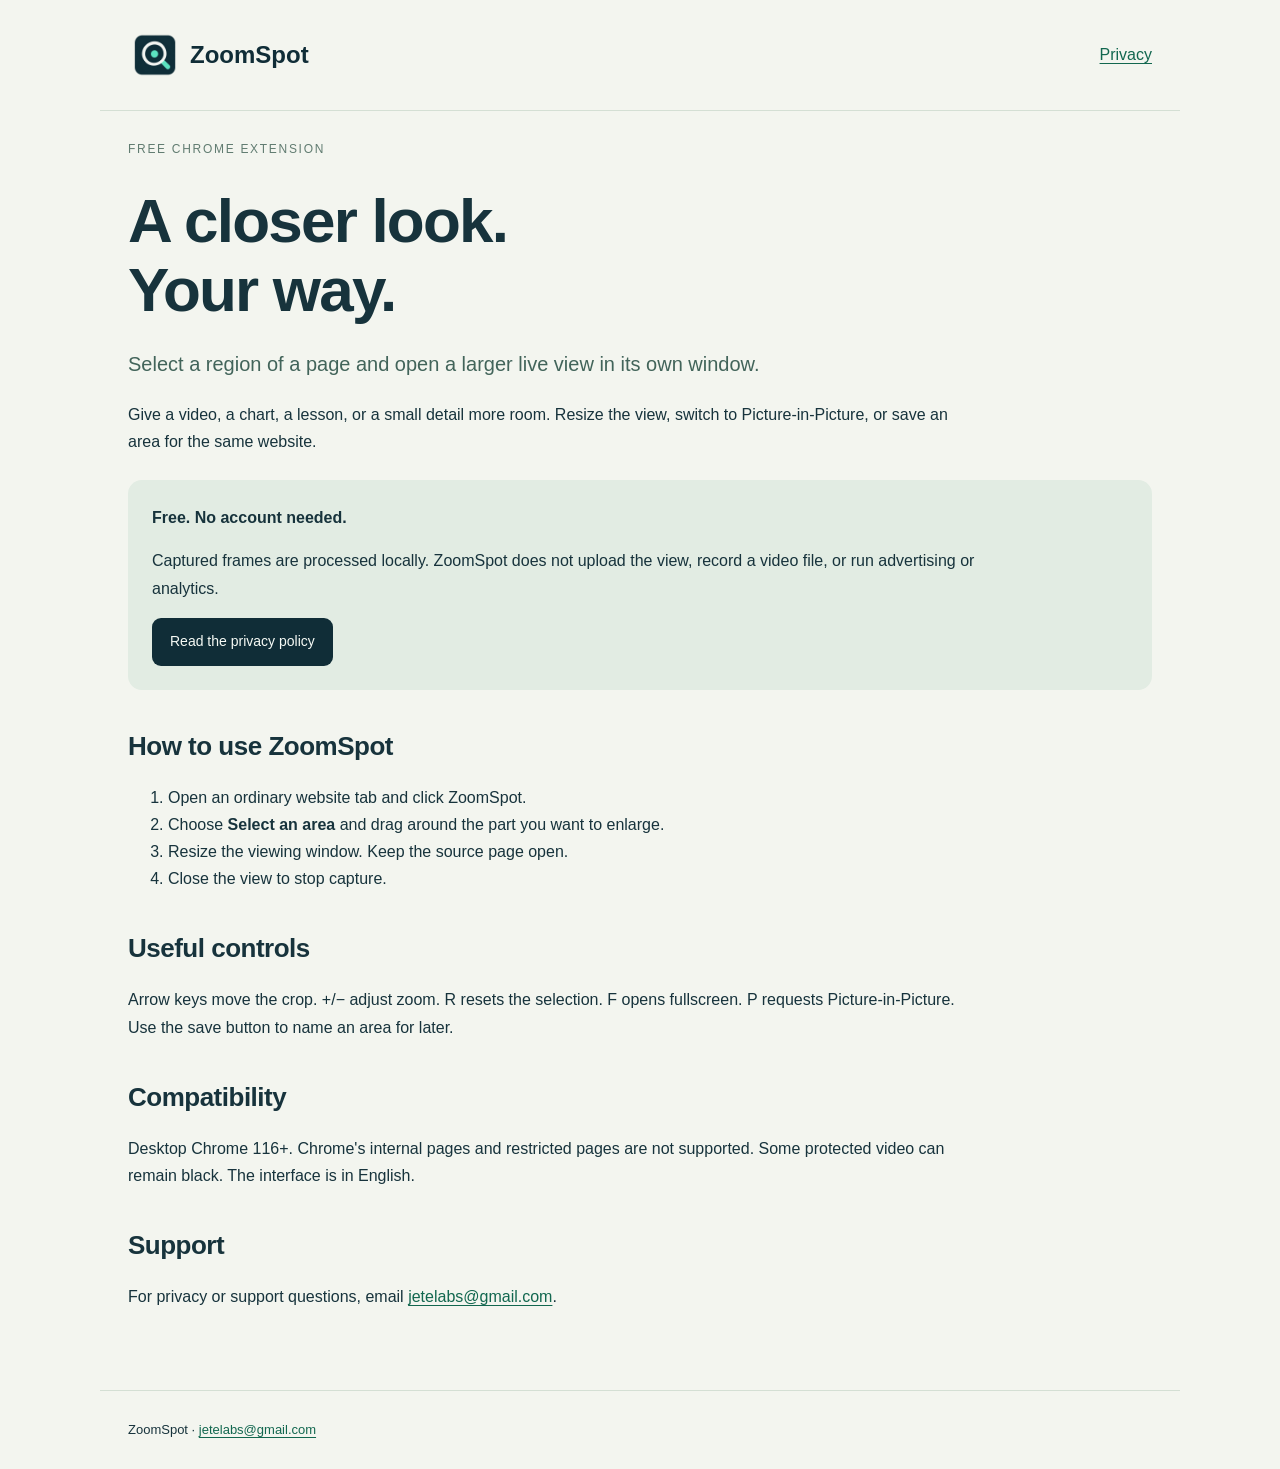
==== index.html @ 647c4abb "Publish ZoomSpot website and bilingual privacy policy" ====
<!doctype html><html lang="en"><head><meta charset="utf-8"><meta name="viewport" content="width=device-width,initial-scale=1"><title>ZoomSpot — A closer look. Your way.</title><style>*{box-sizing:border-box}body{margin:0;font-family:Arial,'Segoe UI',sans-serif;color:#17333c;background:#f3f5ef;line-height:1.7}header,main,footer{max-width:1080px;margin:auto;padding:28px}header{display:flex;align-items:center;justify-content:space-between;border-bottom:1px solid #d4dfd4}.brand{display:flex;align-items:center;gap:8px;font-size:24px;font-weight:750;text-decoration:none;color:#102d37}.brand img{width:54px;height:54px}h1{font-size:clamp(35px,5vw,62px);line-height:1.1;letter-spacing:-1.8px;margin:28px 0 23px}h2{margin-top:40px;line-height:1.25;font-size:26px;letter-spacing:-.5px}h3{font-size:18px;margin:24px 0 8px}p{max-width:850px}a{color:#12674f;text-underline-offset:3px}.label{font-size:12px;letter-spacing:1.7px;text-transform:uppercase;color:#617c71}.lead{font-size:20px;color:#42645a}.card{background:#e2ece3;padding:24px;border-radius:14px;margin:25px 0}.grid{display:grid;grid-template-columns:repeat(2,minmax(0,1fr));gap:20px}.grid img{width:100%;display:block;border-radius:8px}.button,button{display:inline-block;border:0;border-radius:9px;background:#102d37;color:#f6faf5;padding:12px 18px;font-size:14px;cursor:pointer;text-decoration:none}small{color:#627c72}footer{font-size:13px;border-top:1px solid #d4dfd4;margin-top:35px}textarea{width:100%;min-height:280px;border:1px solid #bccdbc;border-radius:8px;padding:17px;background:#fff;color:#17333c;font:14px/1.6 Arial;resize:vertical}.file{display:block;margin:12px 0}.status{padding:15px 20px;background:#fff3d6;border-left:4px solid #c59935;margin:25px 0}@media(max-width:700px){.grid{grid-template-columns:1fr}header,main,footer{padding:20px}}</style></head><body><header><a class="brand" href="index.html"><img src="zoomspot.png" alt="">ZoomSpot</a><nav><a href="privacy.html">Privacy</a></nav></header><main><div class="label">Free Chrome extension</div><h1>A closer look.<br>Your way.</h1><p class="lead">Select a region of a page and open a larger live view in its own window.</p><p>Give a video, a chart, a lesson, or a small detail more room. Resize the view, switch to Picture-in-Picture, or save an area for the same website.</p><div class="card"><strong>Free. No account needed.</strong><p>Captured frames are processed locally. ZoomSpot does not upload the view, record a video file, or run advertising or analytics.</p><a class="button" href="privacy.html">Read the privacy policy</a></div><h2>How to use ZoomSpot</h2><ol><li>Open an ordinary website tab and click ZoomSpot.</li><li>Choose <strong>Select an area</strong> and drag around the part you want to enlarge.</li><li>Resize the viewing window. Keep the source page open.</li><li>Close the view to stop capture.</li></ol><h2>Useful controls</h2><p>Arrow keys move the crop. +/− adjust zoom. R resets the selection. F opens fullscreen. P requests Picture-in-Picture. Use the save button to name an area for later.</p><h2>Compatibility</h2><p>Desktop Chrome 116+. Chrome's internal pages and restricted pages are not supported. Some protected video can remain black. The interface is in English.</p><h2>Support</h2><p>For privacy or support questions, email <a href="mailto:jetelabs@gmail.com">jetelabs@gmail.com</a>.</p></main><footer>ZoomSpot · <a href="mailto:jetelabs@gmail.com">jetelabs@gmail.com</a></footer></body></html>
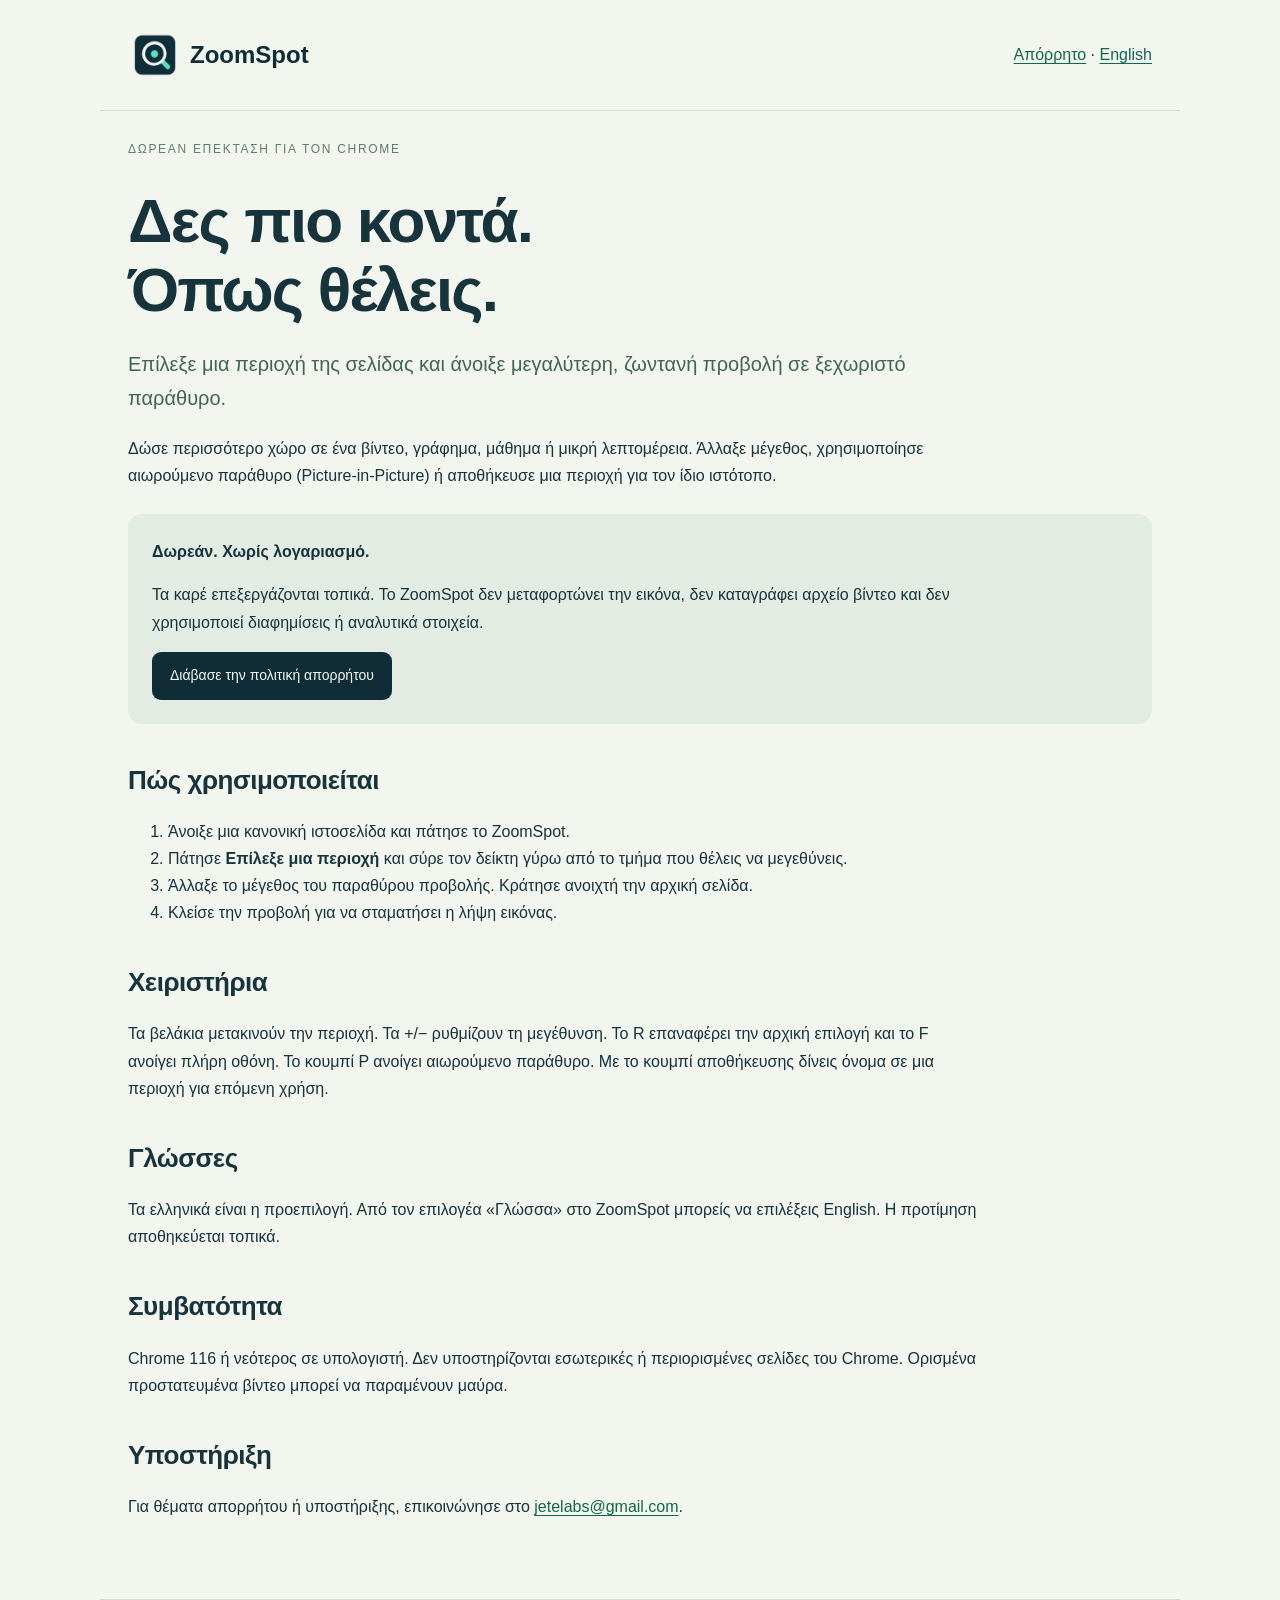
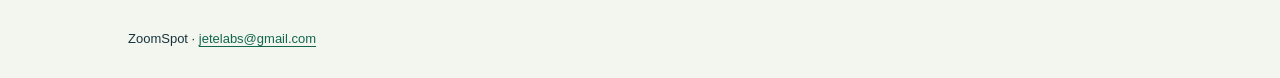
==== commit 1380f60e: "Ελληνική προεπιλεγμένη γλώσσα ιστοσελίδας" ====
--- a/index.html
+++ b/index.html
@@ -1 +1 @@
-<!doctype html><html lang="en"><head><meta charset="utf-8"><meta name="viewport" content="width=device-width,initial-scale=1"><title>ZoomSpot — A closer look. Your way.</title><style>*{box-sizing:border-box}body{margin:0;font-family:Arial,'Segoe UI',sans-serif;color:#17333c;background:#f3f5ef;line-height:1.7}header,main,footer{max-width:1080px;margin:auto;padding:28px}header{display:flex;align-items:center;justify-content:space-between;border-bottom:1px solid #d4dfd4}.brand{display:flex;align-items:center;gap:8px;font-size:24px;font-weight:750;text-decoration:none;color:#102d37}.brand img{width:54px;height:54px}h1{font-size:clamp(35px,5vw,62px);line-height:1.1;letter-spacing:-1.8px;margin:28px 0 23px}h2{margin-top:40px;line-height:1.25;font-size:26px;letter-spacing:-.5px}h3{font-size:18px;margin:24px 0 8px}p{max-width:850px}a{color:#12674f;text-underline-offset:3px}.label{font-size:12px;letter-spacing:1.7px;text-transform:uppercase;color:#617c71}.lead{font-size:20px;color:#42645a}.card{background:#e2ece3;padding:24px;border-radius:14px;margin:25px 0}.grid{display:grid;grid-template-columns:repeat(2,minmax(0,1fr));gap:20px}.grid img{width:100%;display:block;border-radius:8px}.button,button{display:inline-block;border:0;border-radius:9px;background:#102d37;color:#f6faf5;padding:12px 18px;font-size:14px;cursor:pointer;text-decoration:none}small{color:#627c72}footer{font-size:13px;border-top:1px solid #d4dfd4;margin-top:35px}textarea{width:100%;min-height:280px;border:1px solid #bccdbc;border-radius:8px;padding:17px;background:#fff;color:#17333c;font:14px/1.6 Arial;resize:vertical}.file{display:block;margin:12px 0}.status{padding:15px 20px;background:#fff3d6;border-left:4px solid #c59935;margin:25px 0}@media(max-width:700px){.grid{grid-template-columns:1fr}header,main,footer{padding:20px}}</style></head><body><header><a class="brand" href="index.html"><img src="zoomspot.png" alt="">ZoomSpot</a><nav><a href="privacy.html">Privacy</a></nav></header><main><div class="label">Free Chrome extension</div><h1>A closer look.<br>Your way.</h1><p class="lead">Select a region of a page and open a larger live view in its own window.</p><p>Give a video, a chart, a lesson, or a small detail more room. Resize the view, switch to Picture-in-Picture, or save an area for the same website.</p><div class="card"><strong>Free. No account needed.</strong><p>Captured frames are processed locally. ZoomSpot does not upload the view, record a video file, or run advertising or analytics.</p><a class="button" href="privacy.html">Read the privacy policy</a></div><h2>How to use ZoomSpot</h2><ol><li>Open an ordinary website tab and click ZoomSpot.</li><li>Choose <strong>Select an area</strong> and drag around the part you want to enlarge.</li><li>Resize the viewing window. Keep the source page open.</li><li>Close the view to stop capture.</li></ol><h2>Useful controls</h2><p>Arrow keys move the crop. +/− adjust zoom. R resets the selection. F opens fullscreen. P requests Picture-in-Picture. Use the save button to name an area for later.</p><h2>Compatibility</h2><p>Desktop Chrome 116+. Chrome's internal pages and restricted pages are not supported. Some protected video can remain black. The interface is in English.</p><h2>Support</h2><p>For privacy or support questions, email <a href="mailto:jetelabs@gmail.com">jetelabs@gmail.com</a>.</p></main><footer>ZoomSpot · <a href="mailto:jetelabs@gmail.com">jetelabs@gmail.com</a></footer></body></html>
+<!doctype html><html lang="el"><head><meta charset="utf-8"><meta name="viewport" content="width=device-width,initial-scale=1"><title>ZoomSpot — Δες πιο κοντά. Όπως θέλεις.</title><style>*{box-sizing:border-box}body{margin:0;font-family:Arial,'Segoe UI',sans-serif;color:#17333c;background:#f3f5ef;line-height:1.7}header,main,footer{max-width:1080px;margin:auto;padding:28px}header{display:flex;align-items:center;justify-content:space-between;border-bottom:1px solid #d4dfd4}.brand{display:flex;align-items:center;gap:8px;font-size:24px;font-weight:750;text-decoration:none;color:#102d37}.brand img{width:54px;height:54px}h1{font-size:clamp(35px,5vw,62px);line-height:1.1;letter-spacing:-1.8px;margin:28px 0 23px}h2{margin-top:40px;line-height:1.25;font-size:26px;letter-spacing:-.5px}h3{font-size:18px;margin:24px 0 8px}p{max-width:850px}a{color:#12674f;text-underline-offset:3px}.label{font-size:12px;letter-spacing:1.7px;text-transform:uppercase;color:#617c71}.lead{font-size:20px;color:#42645a}.card{background:#e2ece3;padding:24px;border-radius:14px;margin:25px 0}.grid{display:grid;grid-template-columns:repeat(2,minmax(0,1fr));gap:20px}.grid img{width:100%;display:block;border-radius:8px}.button,button{display:inline-block;border:0;border-radius:9px;background:#102d37;color:#f6faf5;padding:12px 18px;font-size:14px;cursor:pointer;text-decoration:none}small{color:#627c72}footer{font-size:13px;border-top:1px solid #d4dfd4;margin-top:35px}textarea{width:100%;min-height:280px;border:1px solid #bccdbc;border-radius:8px;padding:17px;background:#fff;color:#17333c;font:14px/1.6 Arial;resize:vertical}.file{display:block;margin:12px 0}.status{padding:15px 20px;background:#fff3d6;border-left:4px solid #c59935;margin:25px 0}@media(max-width:700px){.grid{grid-template-columns:1fr}header,main,footer{padding:20px}}</style></head><body><header><a class="brand" href="index.html"><img src="zoomspot.png" alt="">ZoomSpot</a><nav><a href="privacy.html">Απόρρητο</a> · <a href="index-en.html" lang="en">English</a></nav></header><main><div class="label">Δωρεάν επέκταση για τον Chrome</div><h1>Δες πιο κοντά.<br>Όπως θέλεις.</h1><p class="lead">Επίλεξε μια περιοχή της σελίδας και άνοιξε μεγαλύτερη, ζωντανή προβολή σε ξεχωριστό παράθυρο.</p><p>Δώσε περισσότερο χώρο σε ένα βίντεο, γράφημα, μάθημα ή μικρή λεπτομέρεια. Άλλαξε μέγεθος, χρησιμοποίησε αιωρούμενο παράθυρο (Picture-in-Picture) ή αποθήκευσε μια περιοχή για τον ίδιο ιστότοπο.</p><div class="card"><strong>Δωρεάν. Χωρίς λογαριασμό.</strong><p>Τα καρέ επεξεργάζονται τοπικά. Το ZoomSpot δεν μεταφορτώνει την εικόνα, δεν καταγράφει αρχείο βίντεο και δεν χρησιμοποιεί διαφημίσεις ή αναλυτικά στοιχεία.</p><a class="button" href="privacy.html">Διάβασε την πολιτική απορρήτου</a></div><h2>Πώς χρησιμοποιείται</h2><ol><li>Άνοιξε μια κανονική ιστοσελίδα και πάτησε το ZoomSpot.</li><li>Πάτησε <strong>Επίλεξε μια περιοχή</strong> και σύρε τον δείκτη γύρω από το τμήμα που θέλεις να μεγεθύνεις.</li><li>Άλλαξε το μέγεθος του παραθύρου προβολής. Κράτησε ανοιχτή την αρχική σελίδα.</li><li>Κλείσε την προβολή για να σταματήσει η λήψη εικόνας.</li></ol><h2>Χειριστήρια</h2><p>Τα βελάκια μετακινούν την περιοχή. Τα +/− ρυθμίζουν τη μεγέθυνση. Το R επαναφέρει την αρχική επιλογή και το F ανοίγει πλήρη οθόνη. Το κουμπί P ανοίγει αιωρούμενο παράθυρο. Με το κουμπί αποθήκευσης δίνεις όνομα σε μια περιοχή για επόμενη χρήση.</p><h2>Γλώσσες</h2><p>Τα ελληνικά είναι η προεπιλογή. Από τον επιλογέα «Γλώσσα» στο ZoomSpot μπορείς να επιλέξεις English. Η προτίμηση αποθηκεύεται τοπικά.</p><h2>Συμβατότητα</h2><p>Chrome 116 ή νεότερος σε υπολογιστή. Δεν υποστηρίζονται εσωτερικές ή περιορισμένες σελίδες του Chrome. Ορισμένα προστατευμένα βίντεο μπορεί να παραμένουν μαύρα.</p><h2>Υποστήριξη</h2><p>Για θέματα απορρήτου ή υποστήριξης, επικοινώνησε στο <a href="mailto:jetelabs@gmail.com">jetelabs@gmail.com</a>.</p></main><footer>ZoomSpot · <a href="mailto:jetelabs@gmail.com">jetelabs@gmail.com</a></footer></body></html>
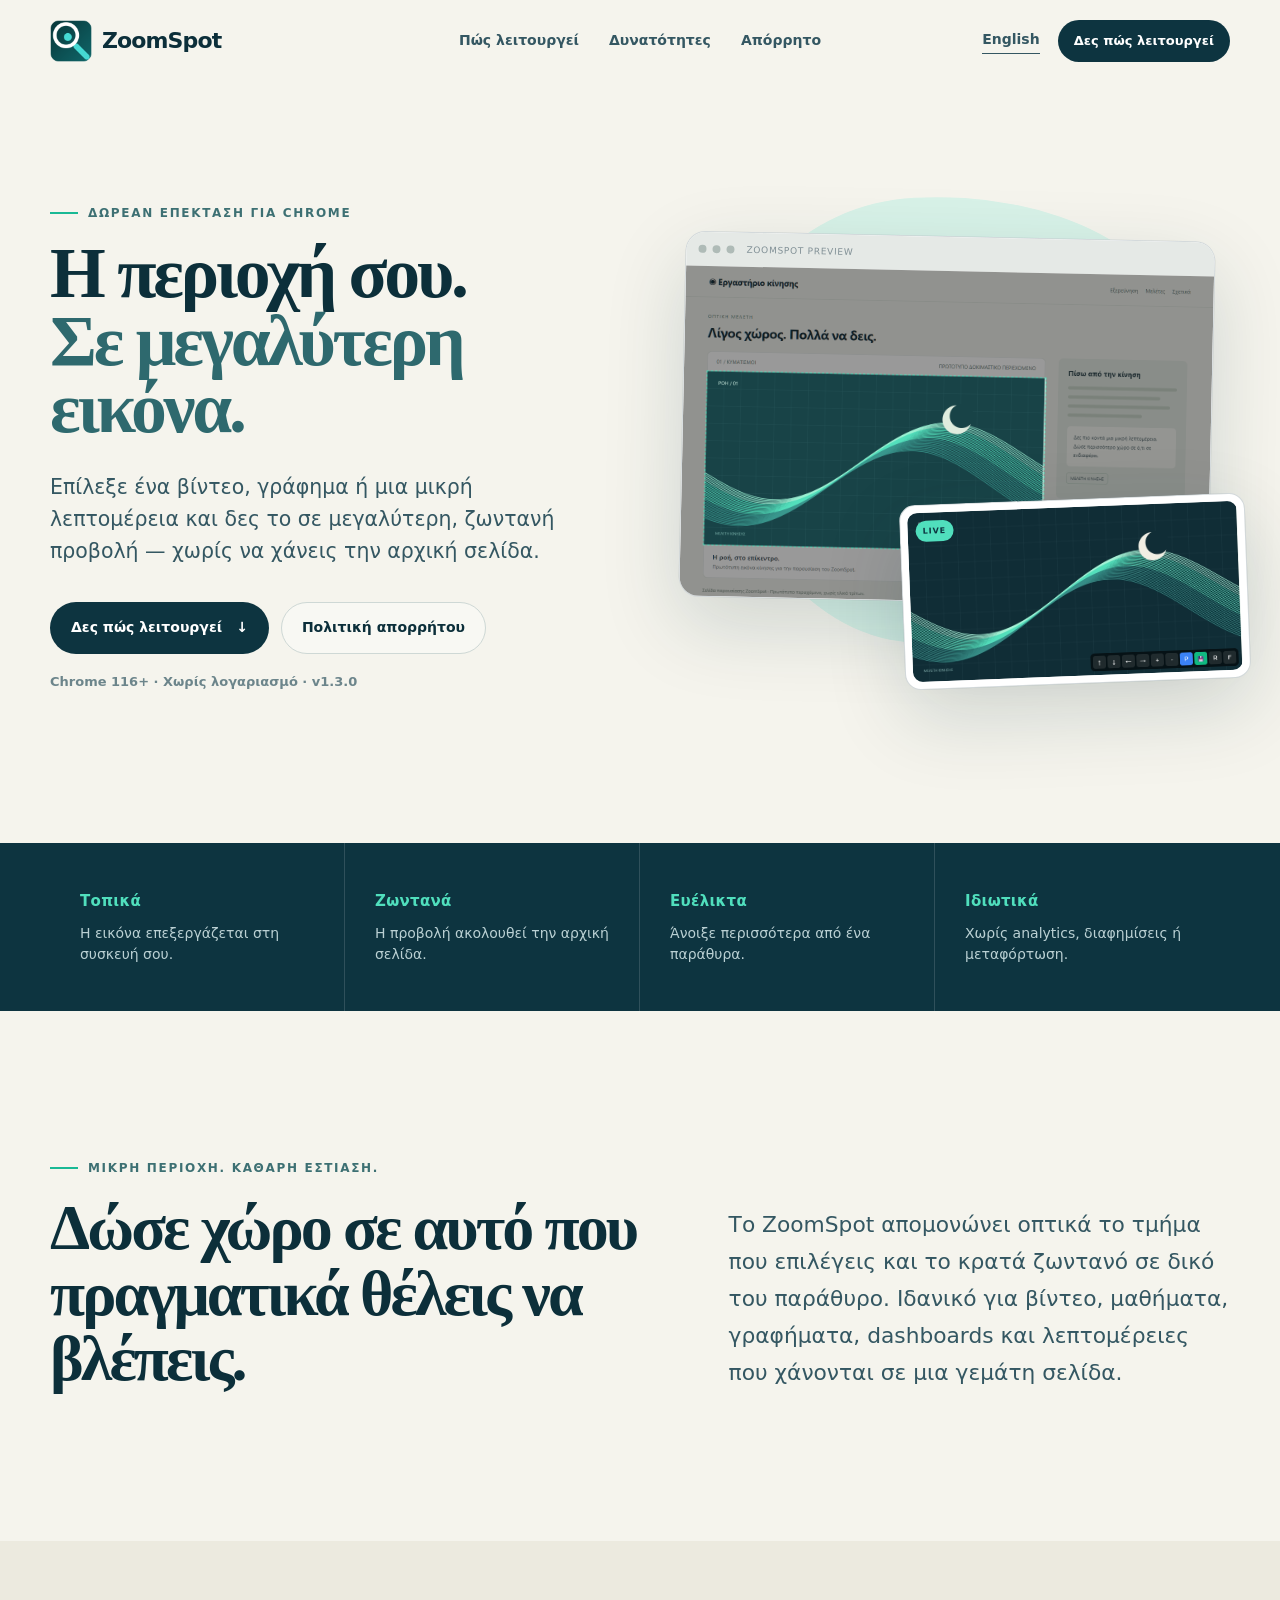
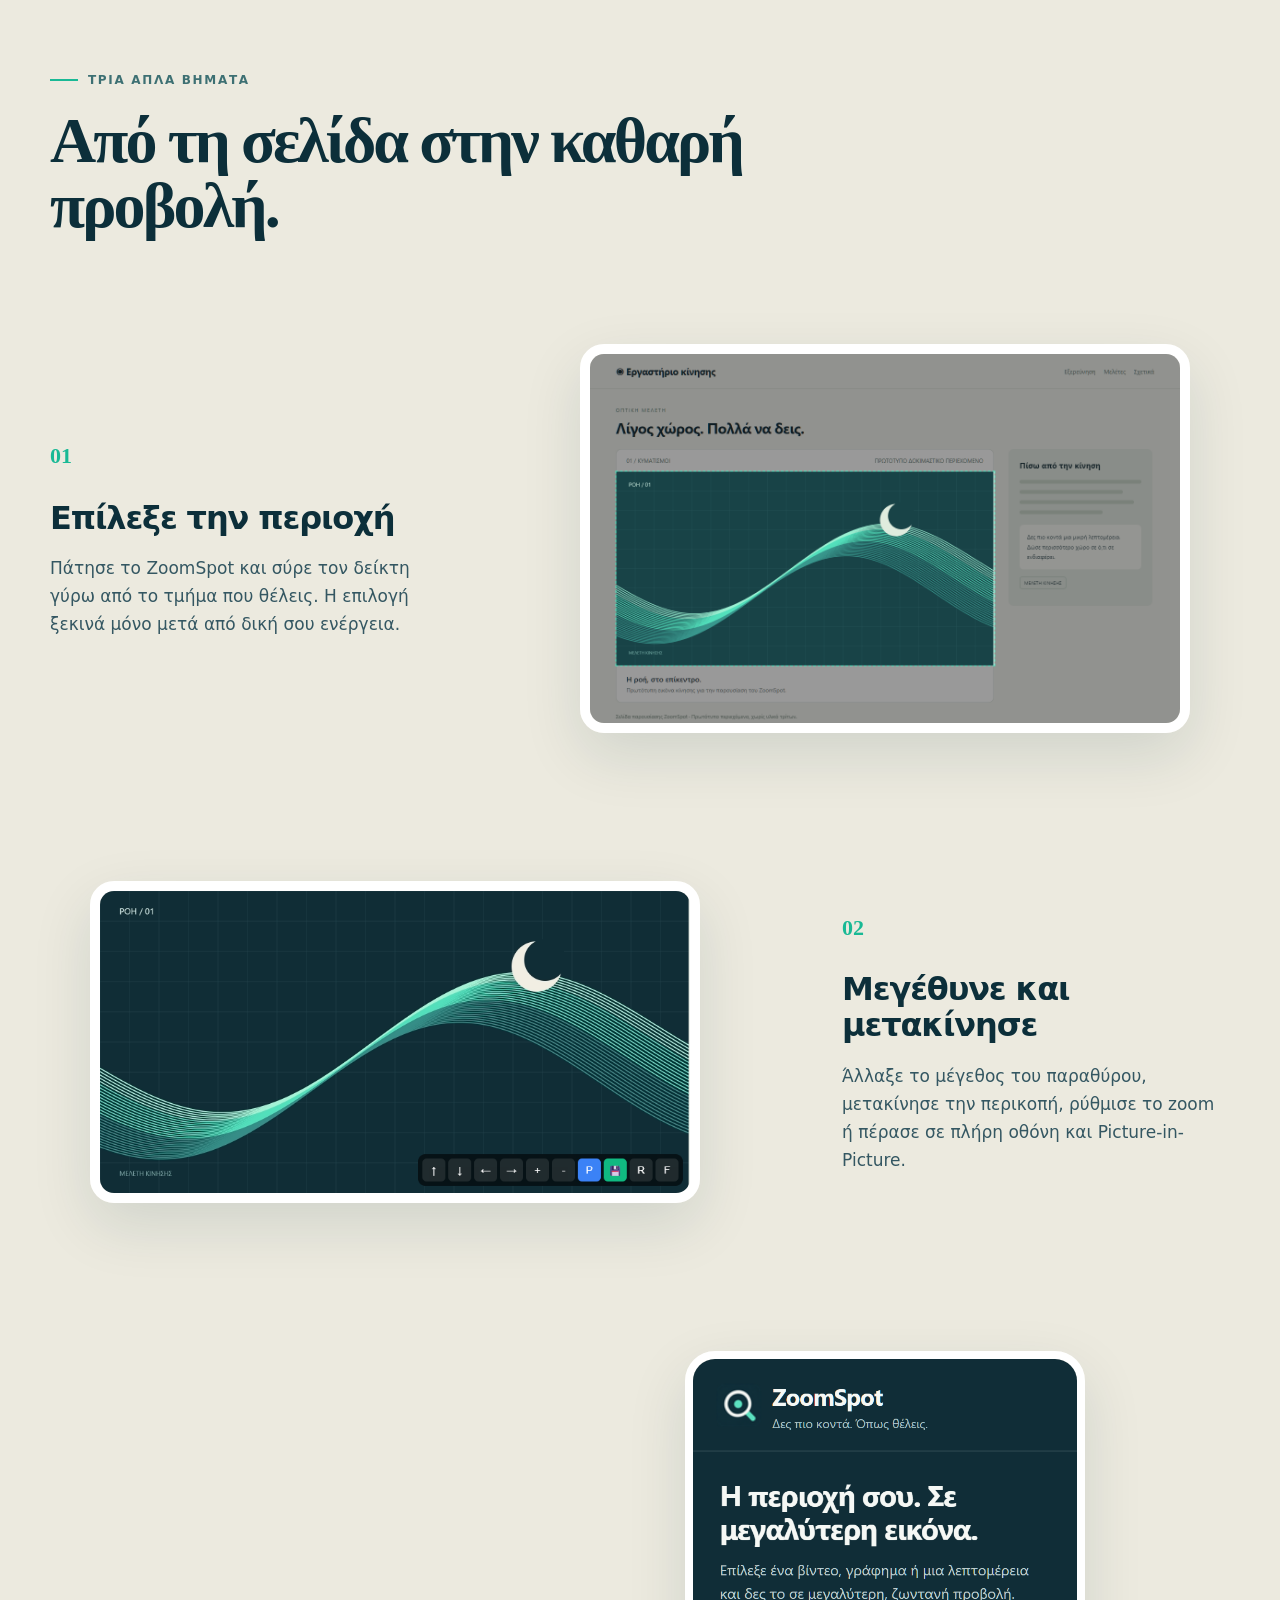
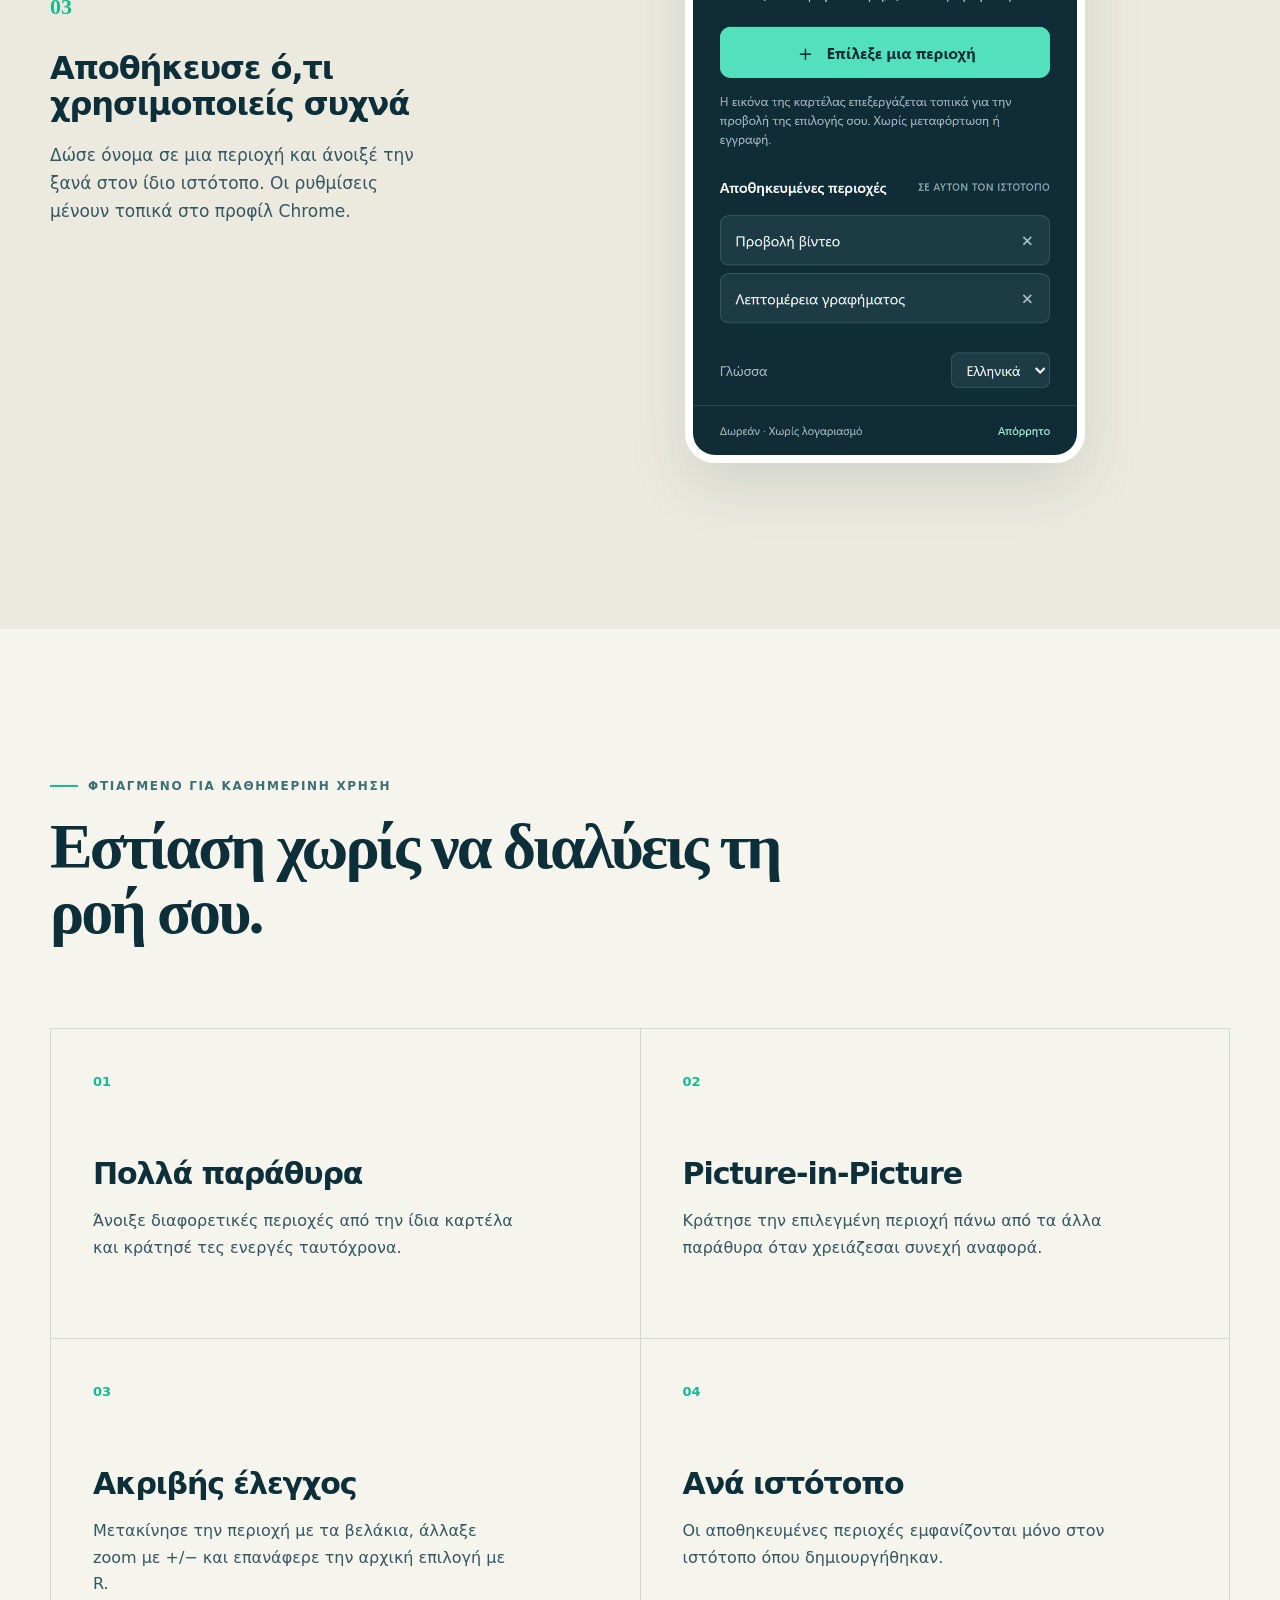
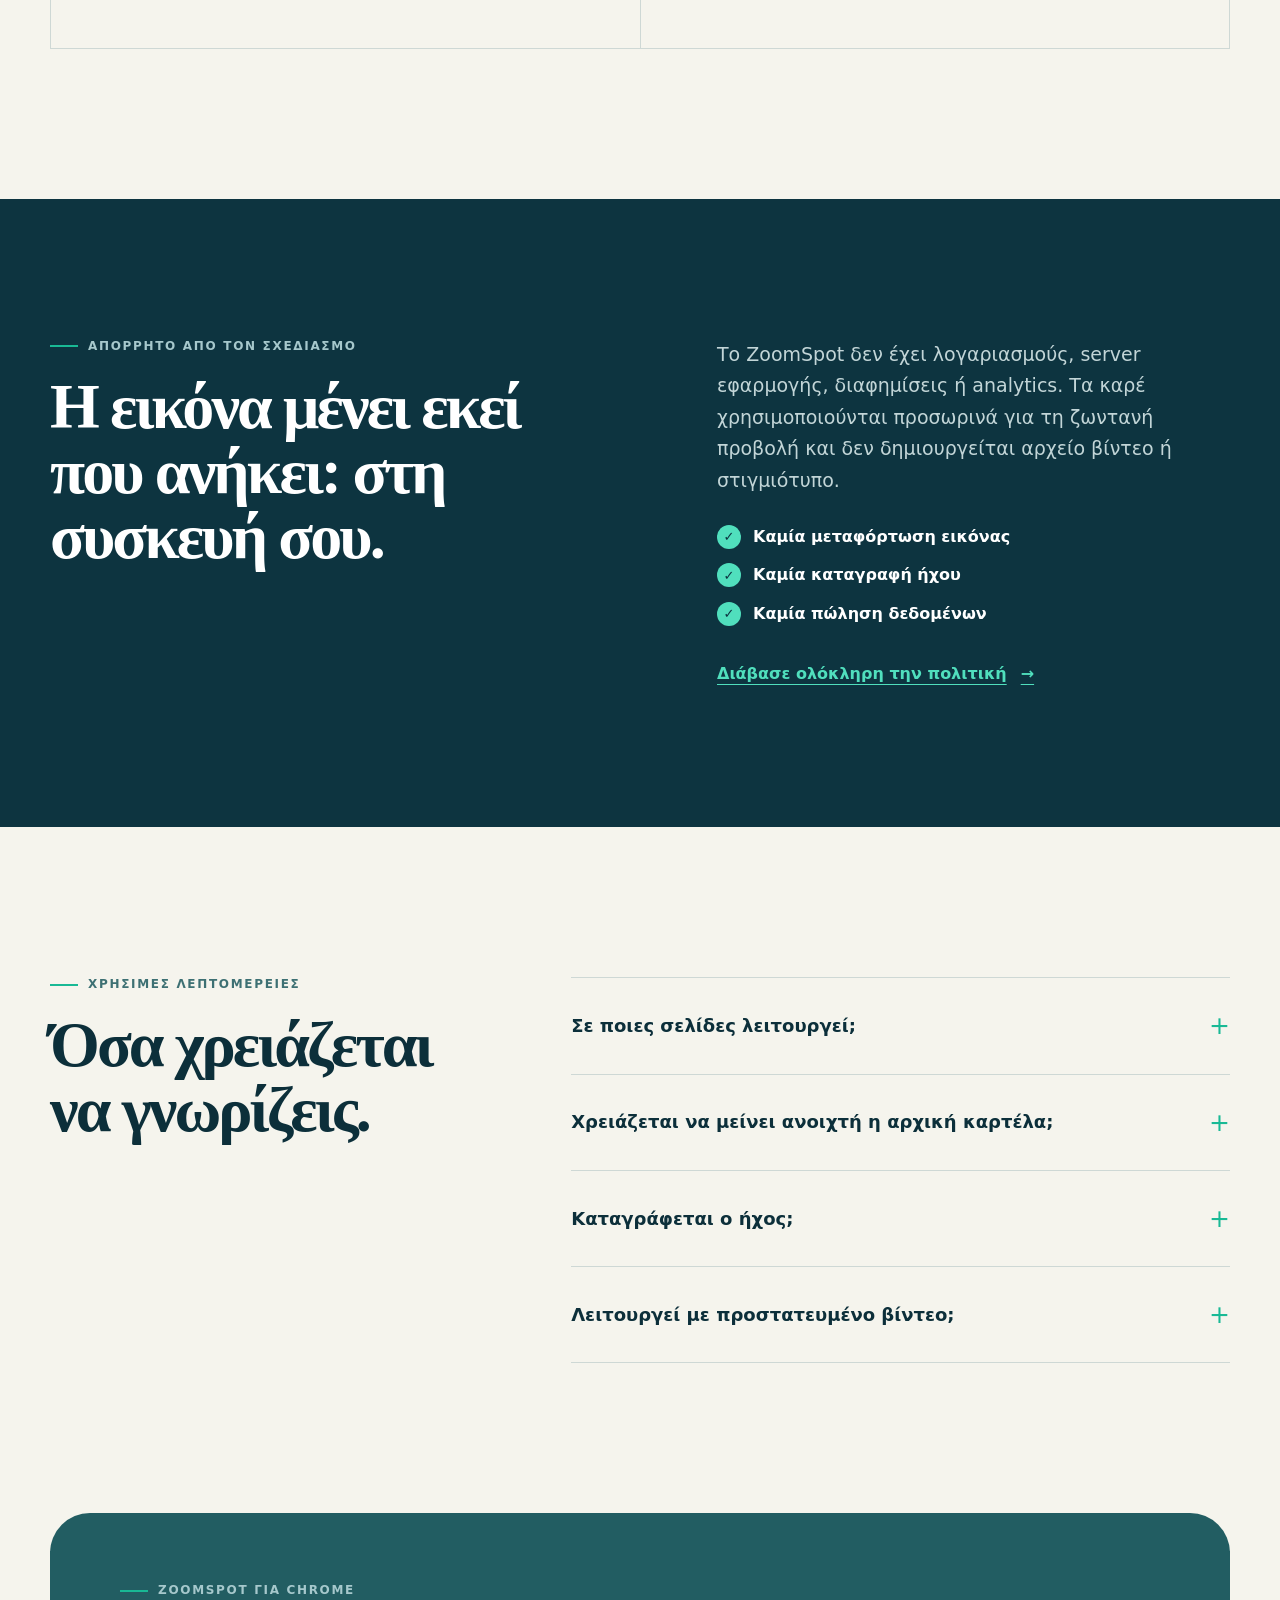
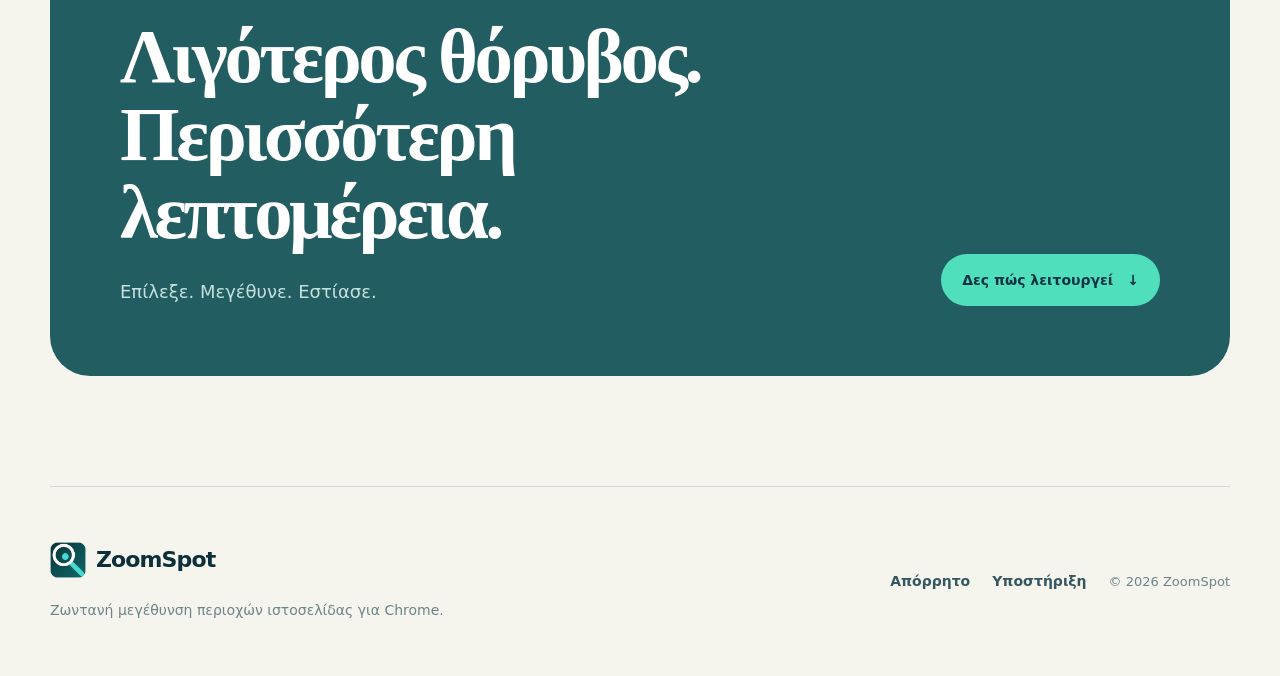
==== commit d2ed2ad4: "Redesign ZoomSpot landing page" ====
--- a/index.html
+++ b/index.html
@@ -1 +1,164 @@
-<!doctype html><html lang="el"><head><meta charset="utf-8"><meta name="viewport" content="width=device-width,initial-scale=1"><title>ZoomSpot — Δες πιο κοντά. Όπως θέλεις.</title><style>*{box-sizing:border-box}body{margin:0;font-family:Arial,'Segoe UI',sans-serif;color:#17333c;background:#f3f5ef;line-height:1.7}header,main,footer{max-width:1080px;margin:auto;padding:28px}header{display:flex;align-items:center;justify-content:space-between;border-bottom:1px solid #d4dfd4}.brand{display:flex;align-items:center;gap:8px;font-size:24px;font-weight:750;text-decoration:none;color:#102d37}.brand img{width:54px;height:54px}h1{font-size:clamp(35px,5vw,62px);line-height:1.1;letter-spacing:-1.8px;margin:28px 0 23px}h2{margin-top:40px;line-height:1.25;font-size:26px;letter-spacing:-.5px}h3{font-size:18px;margin:24px 0 8px}p{max-width:850px}a{color:#12674f;text-underline-offset:3px}.label{font-size:12px;letter-spacing:1.7px;text-transform:uppercase;color:#617c71}.lead{font-size:20px;color:#42645a}.card{background:#e2ece3;padding:24px;border-radius:14px;margin:25px 0}.grid{display:grid;grid-template-columns:repeat(2,minmax(0,1fr));gap:20px}.grid img{width:100%;display:block;border-radius:8px}.button,button{display:inline-block;border:0;border-radius:9px;background:#102d37;color:#f6faf5;padding:12px 18px;font-size:14px;cursor:pointer;text-decoration:none}small{color:#627c72}footer{font-size:13px;border-top:1px solid #d4dfd4;margin-top:35px}textarea{width:100%;min-height:280px;border:1px solid #bccdbc;border-radius:8px;padding:17px;background:#fff;color:#17333c;font:14px/1.6 Arial;resize:vertical}.file{display:block;margin:12px 0}.status{padding:15px 20px;background:#fff3d6;border-left:4px solid #c59935;margin:25px 0}@media(max-width:700px){.grid{grid-template-columns:1fr}header,main,footer{padding:20px}}</style></head><body><header><a class="brand" href="index.html"><img src="zoomspot.png" alt="">ZoomSpot</a><nav><a href="privacy.html">Απόρρητο</a> · <a href="index-en.html" lang="en">English</a></nav></header><main><div class="label">Δωρεάν επέκταση για τον Chrome</div><h1>Δες πιο κοντά.<br>Όπως θέλεις.</h1><p class="lead">Επίλεξε μια περιοχή της σελίδας και άνοιξε μεγαλύτερη, ζωντανή προβολή σε ξεχωριστό παράθυρο.</p><p>Δώσε περισσότερο χώρο σε ένα βίντεο, γράφημα, μάθημα ή μικρή λεπτομέρεια. Άλλαξε μέγεθος, χρησιμοποίησε αιωρούμενο παράθυρο (Picture-in-Picture) ή αποθήκευσε μια περιοχή για τον ίδιο ιστότοπο.</p><div class="card"><strong>Δωρεάν. Χωρίς λογαριασμό.</strong><p>Τα καρέ επεξεργάζονται τοπικά. Το ZoomSpot δεν μεταφορτώνει την εικόνα, δεν καταγράφει αρχείο βίντεο και δεν χρησιμοποιεί διαφημίσεις ή αναλυτικά στοιχεία.</p><a class="button" href="privacy.html">Διάβασε την πολιτική απορρήτου</a></div><h2>Πώς χρησιμοποιείται</h2><ol><li>Άνοιξε μια κανονική ιστοσελίδα και πάτησε το ZoomSpot.</li><li>Πάτησε <strong>Επίλεξε μια περιοχή</strong> και σύρε τον δείκτη γύρω από το τμήμα που θέλεις να μεγεθύνεις.</li><li>Άλλαξε το μέγεθος του παραθύρου προβολής. Κράτησε ανοιχτή την αρχική σελίδα.</li><li>Κλείσε την προβολή για να σταματήσει η λήψη εικόνας.</li></ol><h2>Χειριστήρια</h2><p>Τα βελάκια μετακινούν την περιοχή. Τα +/− ρυθμίζουν τη μεγέθυνση. Το R επαναφέρει την αρχική επιλογή και το F ανοίγει πλήρη οθόνη. Το κουμπί P ανοίγει αιωρούμενο παράθυρο. Με το κουμπί αποθήκευσης δίνεις όνομα σε μια περιοχή για επόμενη χρήση.</p><h2>Γλώσσες</h2><p>Τα ελληνικά είναι η προεπιλογή. Από τον επιλογέα «Γλώσσα» στο ZoomSpot μπορείς να επιλέξεις English. Η προτίμηση αποθηκεύεται τοπικά.</p><h2>Συμβατότητα</h2><p>Chrome 116 ή νεότερος σε υπολογιστή. Δεν υποστηρίζονται εσωτερικές ή περιορισμένες σελίδες του Chrome. Ορισμένα προστατευμένα βίντεο μπορεί να παραμένουν μαύρα.</p><h2>Υποστήριξη</h2><p>Για θέματα απορρήτου ή υποστήριξης, επικοινώνησε στο <a href="mailto:jetelabs@gmail.com">jetelabs@gmail.com</a>.</p></main><footer>ZoomSpot · <a href="mailto:jetelabs@gmail.com">jetelabs@gmail.com</a></footer></body></html>
+<!doctype html>
+<html lang="el">
+<head>
+    <meta charset="utf-8">
+    <meta name="viewport" content="width=device-width, initial-scale=1">
+    <meta name="theme-color" content="#0d3440">
+    <meta name="description" content="Επίλεξε οποιαδήποτε περιοχή μιας ιστοσελίδας και άνοιξέ τη σε μεγαλύτερη, ζωντανή προβολή με το ZoomSpot για Chrome.">
+    <meta property="og:type" content="website">
+    <meta property="og:title" content="ZoomSpot — Η περιοχή σου, σε μεγαλύτερη εικόνα">
+    <meta property="og:description" content="Επίλεξε οποιαδήποτε περιοχή μιας ιστοσελίδας και άνοιξέ τη σε μεγαλύτερη, ζωντανή προβολή με το ZoomSpot για Chrome.">
+    <meta property="og:image" content="https://sooperninja.github.io/zoomspot-site/assets/selection-el.png">
+    <meta property="og:url" content="https://sooperninja.github.io/zoomspot-site/">
+    <meta name="twitter:card" content="summary_large_image">
+    <link rel="canonical" href="https://sooperninja.github.io/zoomspot-site/">
+    <link rel="alternate" hreflang="en" href="https://sooperninja.github.io/zoomspot-site/index-en.html">
+    <link rel="icon" href="zoomspot.png" type="image/png">
+    <link rel="stylesheet" href="styles.css">
+    <title>ZoomSpot — Η περιοχή σου, σε μεγαλύτερη εικόνα</title>
+    <script type="application/ld+json">{"@context":"https://schema.org","@type":"SoftwareApplication","name":"ZoomSpot","applicationCategory":"BrowserApplication","operatingSystem":"Chrome 116+","softwareVersion":"1.3.0","description":"Επίλεξε οποιαδήποτε περιοχή μιας ιστοσελίδας και άνοιξέ τη σε μεγαλύτερη, ζωντανή προβολή με το ZoomSpot για Chrome.","url":"https://sooperninja.github.io/zoomspot-site/","offers":{"@type":"Offer","price":"0","priceCurrency":"EUR"}}</script>
+</head>
+<body class="landing-page" id="top">
+    <a class="skip-link" href="#main">Μετάβαση στο περιεχόμενο</a>
+    <header class="site-header" data-header>
+        <div class="header-inner">
+            <a class="brand" href="#top" aria-label="ZoomSpot">
+                <img src="zoomspot.png" width="512" height="512" alt="">
+                <span>ZoomSpot</span>
+            </a>
+            <nav class="site-nav" aria-label="Primary navigation"><a href="#how">Πώς λειτουργεί</a><a href="#features">Δυνατότητες</a><a href="privacy.html">Απόρρητο</a></nav>
+            <div class="header-tools">
+                <a class="language-link" href="index-en.html" lang="en">English</a>
+                <a class="header-action" href="#how">Δες πώς λειτουργεί</a>
+            </div>
+        </div>
+    </header>
+    <main id="main">
+        <section class="hero section-shell" aria-labelledby="hero-title">
+            <div class="hero-copy" data-reveal>
+                <p class="eyebrow"><span></span>Δωρεάν επέκταση για Chrome</p>
+                <h1 id="hero-title"><span class="hero-line hero-line-dark hero-line-nowrap">Η περιοχή σου.</span><span class="hero-line">Σε μεγαλύτερη εικόνα.</span></h1>
+                <p class="hero-description">Επίλεξε ένα βίντεο, γράφημα ή μια μικρή λεπτομέρεια και δες το σε μεγαλύτερη, ζωντανή προβολή — χωρίς να χάνεις την αρχική σελίδα.</p>
+                <div class="hero-actions">
+                    <a class="button button-primary" href="#how">Δες πώς λειτουργεί<span aria-hidden="true">↓</span></a>
+                    <a class="button button-secondary" href="privacy.html">Πολιτική απορρήτου</a>
+                </div>
+                <p class="hero-note">Chrome 116+ · Χωρίς λογαριασμό · v1.3.0</p>
+            </div>
+            <div class="hero-visual" aria-label="ZoomSpot preview" data-reveal>
+                <div class="browser-frame">
+                    <div class="browser-toolbar" aria-hidden="true"><i></i><i></i><i></i><span>zoomspot preview</span></div>
+                    <img src="assets/selection-el.png" width="1280" height="800" alt="Επιλογή μιας περιοχής ιστοσελίδας με το ZoomSpot" fetchpriority="high" decoding="async">
+                </div>
+                <div class="live-frame">
+                    <span>LIVE</span>
+                    <img src="assets/live-controls-el.png" width="820" height="420" alt="Ζωντανή προβολή με τα χειριστήρια του ZoomSpot" fetchpriority="high" decoding="async">
+                </div>
+            </div>
+        </section>
+
+        <section class="proof-strip" aria-label="ZoomSpot highlights">
+            <div class="section-shell proof-grid"><div class="proof-item"><strong>Τοπικά</strong><span>Η εικόνα επεξεργάζεται στη συσκευή σου.</span></div><div class="proof-item"><strong>Ζωντανά</strong><span>Η προβολή ακολουθεί την αρχική σελίδα.</span></div><div class="proof-item"><strong>Ευέλικτα</strong><span>Άνοιξε περισσότερα από ένα παράθυρα.</span></div><div class="proof-item"><strong>Ιδιωτικά</strong><span>Χωρίς analytics, διαφημίσεις ή μεταφόρτωση.</span></div></div>
+        </section>
+
+        <section class="intro-section section-shell" aria-labelledby="intro-title">
+            <div class="section-heading" data-reveal>
+                <p class="eyebrow"><span></span>Μικρή περιοχή. Καθαρή εστίαση.</p>
+                <h2 id="intro-title">Δώσε χώρο σε αυτό που πραγματικά θέλεις να βλέπεις.</h2>
+            </div>
+            <p class="intro-body" data-reveal>Το ZoomSpot απομονώνει οπτικά το τμήμα που επιλέγεις και το κρατά ζωντανό σε δικό του παράθυρο. Ιδανικό για βίντεο, μαθήματα, γραφήματα, dashboards και λεπτομέρειες που χάνονται σε μια γεμάτη σελίδα.</p>
+        </section>
+
+        <section class="process-section" id="how" aria-labelledby="how-title">
+            <div class="section-shell">
+                <div class="section-heading section-heading-wide" data-reveal>
+                    <p class="eyebrow"><span></span>Τρία απλά βήματα</p>
+                    <h2 id="how-title">Από τη σελίδα στην καθαρή προβολή.</h2>
+                </div>
+                <div class="process-list"><article class="process-row">
+        <div class="process-copy" data-reveal>
+            <span class="step-number">01</span>
+            <h3>Επίλεξε την περιοχή</h3>
+            <p>Πάτησε το ZoomSpot και σύρε τον δείκτη γύρω από το τμήμα που θέλεις. Η επιλογή ξεκινά μόνο μετά από δική σου ενέργεια.</p>
+        </div>
+        <figure class="process-media" data-reveal>
+            <img src="assets/selection-el.png" width="1280" height="800" alt="Επιλογή μιας περιοχής ιστοσελίδας με το ZoomSpot" decoding="async">
+        </figure>
+    </article><article class="process-row process-row-reverse">
+        <div class="process-copy" data-reveal>
+            <span class="step-number">02</span>
+            <h3>Μεγέθυνε και μετακίνησε</h3>
+            <p>Άλλαξε το μέγεθος του παραθύρου, μετακίνησε την περικοπή, ρύθμισε το zoom ή πέρασε σε πλήρη οθόνη και Picture-in-Picture.</p>
+        </div>
+        <figure class="process-media" data-reveal>
+            <img src="assets/live-controls-el.png" width="820" height="420" alt="Ζωντανή προβολή με τα χειριστήρια του ZoomSpot" decoding="async">
+        </figure>
+    </article><article class="process-row">
+        <div class="process-copy" data-reveal>
+            <span class="step-number">03</span>
+            <h3>Αποθήκευσε ό,τι χρησιμοποιείς συχνά</h3>
+            <p>Δώσε όνομα σε μια περιοχή και άνοιξέ την ξανά στον ίδιο ιστότοπο. Οι ρυθμίσεις μένουν τοπικά στο προφίλ Chrome.</p>
+        </div>
+        <figure class="process-media process-media-portrait" data-reveal>
+            <img src="assets/popup-el.png" width="688" height="1248" alt="Οι αποθηκευμένες περιοχές στο αναδυόμενο παράθυρο του ZoomSpot" decoding="async">
+        </figure>
+    </article></div>
+            </div>
+        </section>
+
+        <section class="features-section section-shell" id="features" aria-labelledby="features-title">
+            <div class="section-heading" data-reveal>
+                <p class="eyebrow"><span></span>Φτιαγμένο για καθημερινή χρήση</p>
+                <h2 id="features-title">Εστίαση χωρίς να διαλύεις τη ροή σου.</h2>
+            </div>
+            <div class="feature-grid"><article class="feature-item" data-reveal><span>01</span><h3>Πολλά παράθυρα</h3><p>Άνοιξε διαφορετικές περιοχές από την ίδια καρτέλα και κράτησέ τες ενεργές ταυτόχρονα.</p></article><article class="feature-item" data-reveal><span>02</span><h3>Picture-in-Picture</h3><p>Κράτησε την επιλεγμένη περιοχή πάνω από τα άλλα παράθυρα όταν χρειάζεσαι συνεχή αναφορά.</p></article><article class="feature-item" data-reveal><span>03</span><h3>Ακριβής έλεγχος</h3><p>Μετακίνησε την περιοχή με τα βελάκια, άλλαξε zoom με +/− και επανάφερε την αρχική επιλογή με R.</p></article><article class="feature-item" data-reveal><span>04</span><h3>Ανά ιστότοπο</h3><p>Οι αποθηκευμένες περιοχές εμφανίζονται μόνο στον ιστότοπο όπου δημιουργήθηκαν.</p></article></div>
+        </section>
+
+        <section class="privacy-band" aria-labelledby="privacy-title">
+            <div class="section-shell privacy-layout">
+                <div data-reveal>
+                    <p class="eyebrow eyebrow-light"><span></span>Απόρρητο από τον σχεδιασμό</p>
+                    <h2 id="privacy-title">Η εικόνα μένει εκεί που ανήκει: στη συσκευή σου.</h2>
+                </div>
+                <div class="privacy-copy" data-reveal>
+                    <p>Το ZoomSpot δεν έχει λογαριασμούς, server εφαρμογής, διαφημίσεις ή analytics. Τα καρέ χρησιμοποιούνται προσωρινά για τη ζωντανή προβολή και δεν δημιουργείται αρχείο βίντεο ή στιγμιότυπο.</p>
+                    <ul><li>Καμία μεταφόρτωση εικόνας</li><li>Καμία καταγραφή ήχου</li><li>Καμία πώληση δεδομένων</li></ul>
+                    <a href="privacy.html">Διάβασε ολόκληρη την πολιτική<span aria-hidden="true">→</span></a>
+                </div>
+            </div>
+        </section>
+
+        <section class="faq-section section-shell" aria-labelledby="faq-title">
+            <div class="section-heading" data-reveal>
+                <p class="eyebrow"><span></span>Χρήσιμες λεπτομέρειες</p>
+                <h2 id="faq-title">Όσα χρειάζεται να γνωρίζεις.</h2>
+            </div>
+            <div class="faq-list" data-reveal><details><summary>Σε ποιες σελίδες λειτουργεί;<span aria-hidden="true">+</span></summary><p>Σε κανονικές ιστοσελίδες στον Chrome 116 ή νεότερο για υπολογιστή. Εσωτερικές σελίδες του Chrome και άλλες περιορισμένες σελίδες δεν επιτρέπουν τη λειτουργία επεκτάσεων.</p></details><details><summary>Χρειάζεται να μείνει ανοιχτή η αρχική καρτέλα;<span aria-hidden="true">+</span></summary><p>Ναι. Η προβολή είναι ζωντανή και προέρχεται από την αρχική καρτέλα, επομένως η σελίδα πρέπει να παραμένει ανοιχτή.</p></details><details><summary>Καταγράφεται ο ήχος;<span aria-hidden="true">+</span></summary><p>Όχι. Ο ήχος παραμένει στην αρχική σελίδα και δεν καταγράφεται από το ZoomSpot.</p></details><details><summary>Λειτουργεί με προστατευμένο βίντεο;<span aria-hidden="true">+</span></summary><p>Ορισμένο περιεχόμενο με προστασία DRM μπορεί να εμφανίζεται μαύρο, επειδή ο Chrome εμποδίζει τη λήψη του.</p></details></div>
+        </section>
+
+        <section class="final-cta section-shell" aria-labelledby="final-title">
+            <div class="final-copy" data-reveal>
+                <p class="eyebrow eyebrow-light"><span></span>ZoomSpot για Chrome</p>
+                <h2 id="final-title">Λιγότερος θόρυβος.<br>Περισσότερη λεπτομέρεια.</h2>
+                <p>Επίλεξε. Μεγέθυνε. Εστίασε.</p>
+            </div>
+            <div class="final-action"><a class="button button-mint" href="#how">Δες πώς λειτουργεί<span aria-hidden="true">↓</span></a></div>
+        </section>
+    </main>
+    <footer class="site-footer">
+        <div class="footer-main">
+            <a class="brand brand-footer" href="index.html" aria-label="ZoomSpot">
+                <img src="zoomspot.png" width="512" height="512" alt="">
+                <span>ZoomSpot</span>
+            </a>
+            <p>Ζωντανή μεγέθυνση περιοχών ιστοσελίδας για Chrome.</p>
+        </div>
+        <div class="footer-links">
+            <a href="privacy.html">Απόρρητο</a>
+            <a href="mailto:jetelabs@gmail.com">Υποστήριξη</a>
+            <span>© <span data-year>2026</span> ZoomSpot</span>
+        </div>
+    </footer>
+    <script src="site.js" defer></script>
+</body>
+</html>
--- a/styles.css
+++ b/styles.css
@@ -0,0 +1,1061 @@
+:root {
+    --ink: #0c2f3a;
+    --ink-soft: #345762;
+    --ink-faint: #6c858b;
+    --paper: #f5f4ed;
+    --paper-warm: #eceadf;
+    --white: #ffffff;
+    --mint: #50dfbd;
+    --mint-dark: #19b995;
+    --mint-pale: #d8f2e8;
+    --line: #ced8d5;
+    --dark: #0d3440;
+    --dark-raised: #173f4a;
+    --shadow: 0 28px 80px rgba(12, 47, 58, 0.16);
+    --radius-sm: 12px;
+    --radius-md: 24px;
+    --radius-lg: 40px;
+    --shell: 1180px;
+}
+
+* {
+    box-sizing: border-box;
+}
+
+html {
+    scroll-behavior: smooth;
+    scroll-padding-top: 96px;
+}
+
+body {
+    margin: 0;
+    color: var(--ink);
+    background: var(--paper);
+    font-family: Inter, ui-sans-serif, system-ui, -apple-system, BlinkMacSystemFont, "Segoe UI", sans-serif;
+    font-size: 16px;
+    line-height: 1.65;
+    text-rendering: optimizeLegibility;
+}
+
+img {
+    display: block;
+    max-width: 100%;
+    height: auto;
+}
+
+a {
+    color: inherit;
+}
+
+button,
+a {
+    -webkit-tap-highlight-color: transparent;
+}
+
+:focus-visible {
+    outline: 3px solid var(--mint-dark);
+    outline-offset: 4px;
+}
+
+.skip-link {
+    position: fixed;
+    top: 12px;
+    left: 12px;
+    z-index: 100;
+    padding: 10px 14px;
+    color: var(--white);
+    background: var(--dark);
+    border-radius: 8px;
+    transform: translateY(-180%);
+}
+
+.skip-link:focus {
+    transform: translateY(0);
+}
+
+.section-shell,
+.header-inner,
+.site-footer {
+    width: min(calc(100% - 48px), var(--shell));
+    margin-inline: auto;
+}
+
+.site-header {
+    position: sticky;
+    top: 0;
+    z-index: 50;
+    border-bottom: 1px solid transparent;
+    background: rgba(245, 244, 237, 0.94);
+    backdrop-filter: blur(18px);
+    transition: border-color 180ms ease, box-shadow 180ms ease;
+}
+
+.site-header.is-scrolled {
+    border-color: var(--line);
+    box-shadow: 0 8px 30px rgba(12, 47, 58, 0.06);
+}
+
+.header-inner {
+    min-height: 82px;
+    display: grid;
+    grid-template-columns: 1fr auto 1fr;
+    align-items: center;
+    gap: 28px;
+}
+
+.brand {
+    width: fit-content;
+    display: inline-flex;
+    align-items: center;
+    gap: 10px;
+    color: var(--ink);
+    font-size: 22px;
+    font-weight: 800;
+    letter-spacing: -0.04em;
+    text-decoration: none;
+}
+
+.brand img {
+    width: 42px;
+    height: 42px;
+}
+
+.site-nav,
+.header-tools,
+.footer-links {
+    display: flex;
+    align-items: center;
+}
+
+.site-nav {
+    gap: 30px;
+}
+
+.site-nav a,
+.language-link,
+.footer-links a {
+    color: var(--ink-soft);
+    font-size: 14px;
+    font-weight: 680;
+    text-decoration: none;
+}
+
+.site-nav a:hover,
+.language-link:hover,
+.footer-links a:hover {
+    color: var(--mint-dark);
+}
+
+.header-tools {
+    justify-content: flex-end;
+    gap: 18px;
+}
+
+.language-link {
+    padding-bottom: 2px;
+    border-bottom: 1px solid currentColor;
+}
+
+.header-action {
+    padding: 10px 16px;
+    color: var(--white);
+    background: var(--dark);
+    border-radius: 999px;
+    font-size: 13px;
+    font-weight: 760;
+    text-decoration: none;
+    transition: transform 180ms ease, background 180ms ease;
+}
+
+.header-action:hover {
+    background: var(--dark-raised);
+    transform: translateY(-1px);
+}
+
+.hero {
+    min-height: 760px;
+    display: grid;
+    grid-template-columns: 1fr 1fr;
+    align-items: center;
+    gap: clamp(40px, 5vw, 70px);
+    padding-block: 92px 120px;
+}
+
+.eyebrow {
+    display: flex;
+    align-items: center;
+    gap: 10px;
+    margin: 0 0 20px;
+    color: #3d7073;
+    font-size: 12px;
+    font-weight: 780;
+    letter-spacing: 0.14em;
+    line-height: 1.2;
+    text-transform: uppercase;
+}
+
+.eyebrow > span {
+    width: 28px;
+    height: 2px;
+    background: var(--mint-dark);
+}
+
+.hero h1,
+.section-heading h2,
+.privacy-band h2,
+.final-copy h2,
+.legal-article h1 {
+    margin: 0;
+    font-family: Georgia, "Times New Roman", serif;
+    font-weight: 700;
+    letter-spacing: -0.045em;
+}
+
+.hero h1 {
+    max-width: 680px;
+    font-size: clamp(54px, 5.6vw, 80px);
+    line-height: 0.94;
+}
+
+.hero h1 .hero-line {
+    display: block;
+    color: #2e696e;
+}
+
+.hero h1 .hero-line-dark {
+    color: var(--ink);
+}
+
+@media (min-width: 781px) {
+    .hero h1 .hero-line-nowrap {
+        white-space: nowrap;
+    }
+}
+
+.hero-description {
+    max-width: 590px;
+    margin: 30px 0 0;
+    color: var(--ink-soft);
+    font-size: clamp(18px, 1.6vw, 22px);
+    line-height: 1.55;
+}
+
+.hero-actions {
+    display: flex;
+    flex-wrap: wrap;
+    gap: 12px;
+    margin-top: 34px;
+}
+
+.button {
+    min-height: 52px;
+    display: inline-flex;
+    align-items: center;
+    justify-content: center;
+    gap: 14px;
+    padding: 12px 20px;
+    border: 1px solid transparent;
+    border-radius: 999px;
+    font-size: 14px;
+    font-weight: 780;
+    text-decoration: none;
+    transition: transform 180ms ease, background 180ms ease, border-color 180ms ease;
+}
+
+.button:hover {
+    transform: translateY(-2px);
+}
+
+.button-primary {
+    color: var(--white);
+    background: var(--dark);
+}
+
+.button-primary:hover {
+    background: var(--dark-raised);
+}
+
+.button-secondary {
+    color: var(--ink);
+    border-color: var(--line);
+    background: rgba(255, 255, 255, 0.3);
+}
+
+.button-secondary:hover {
+    border-color: #9eb4af;
+    background: var(--white);
+}
+
+.hero-note {
+    margin: 17px 0 0;
+    color: var(--ink-faint);
+    font-size: 13px;
+    font-weight: 620;
+}
+
+.hero-visual {
+    position: relative;
+    min-width: 0;
+    padding: 40px 18px 100px 10px;
+}
+
+.hero-visual::before {
+    content: "";
+    position: absolute;
+    inset: 0 8% 12% 9%;
+    z-index: -1;
+    background: var(--mint-pale);
+    border-radius: 44% 56% 58% 42% / 44% 35% 65% 56%;
+    transform: rotate(-3deg);
+}
+
+.browser-frame,
+.live-frame {
+    overflow: hidden;
+    border: 1px solid rgba(12, 47, 58, 0.18);
+    background: var(--white);
+    box-shadow: var(--shadow);
+}
+
+.browser-frame {
+    border-radius: 20px;
+    transform: rotate(1.2deg);
+}
+
+.browser-toolbar {
+    height: 34px;
+    display: flex;
+    align-items: center;
+    gap: 6px;
+    padding: 0 12px;
+    color: #819096;
+    background: #e5e9e6;
+    font-size: 9px;
+    letter-spacing: 0.08em;
+    text-transform: uppercase;
+}
+
+.browser-toolbar i {
+    width: 8px;
+    height: 8px;
+    background: #afbbb7;
+    border-radius: 50%;
+}
+
+.browser-toolbar span {
+    margin-left: 6px;
+}
+
+.live-frame {
+    position: absolute;
+    right: -18px;
+    bottom: 18px;
+    width: 62%;
+    padding: 7px;
+    border-radius: 16px;
+    transform: rotate(-2.2deg);
+}
+
+.live-frame > span {
+    position: absolute;
+    top: 15px;
+    left: 15px;
+    z-index: 1;
+    padding: 4px 7px;
+    color: var(--dark);
+    background: var(--mint);
+    border-radius: 999px;
+    font-size: 8px;
+    font-weight: 900;
+    letter-spacing: 0.12em;
+}
+
+.live-frame img {
+    border-radius: 10px;
+}
+
+.proof-strip {
+    color: var(--white);
+    background: var(--dark);
+}
+
+.proof-grid {
+    display: grid;
+    grid-template-columns: repeat(4, 1fr);
+}
+
+.proof-item {
+    min-height: 168px;
+    display: flex;
+    flex-direction: column;
+    justify-content: center;
+    gap: 9px;
+    padding: 28px 30px;
+    border-right: 1px solid rgba(255, 255, 255, 0.14);
+}
+
+.proof-item:last-child {
+    border-right: 0;
+}
+
+.proof-item strong {
+    color: var(--mint);
+    font-size: 15px;
+    letter-spacing: 0.02em;
+}
+
+.proof-item span {
+    color: #bad0d3;
+    font-size: 14px;
+    line-height: 1.5;
+}
+
+.intro-section {
+    display: grid;
+    grid-template-columns: 1.08fr 0.92fr;
+    gap: 90px;
+    padding-block: 150px;
+}
+
+.section-heading h2,
+.privacy-band h2,
+.final-copy h2 {
+    font-size: clamp(42px, 5vw, 70px);
+    line-height: 1.02;
+}
+
+.intro-body {
+    align-self: end;
+    max-width: 540px;
+    margin: 0;
+    color: var(--ink-soft);
+    font-size: clamp(18px, 1.7vw, 22px);
+    line-height: 1.7;
+}
+
+.process-section {
+    padding-block: 132px 150px;
+    background: var(--paper-warm);
+}
+
+.section-heading-wide {
+    max-width: 830px;
+    margin-bottom: 90px;
+}
+
+.process-list {
+    display: grid;
+    gap: 116px;
+}
+
+.process-row {
+    display: grid;
+    grid-template-columns: 0.72fr 1.28fr;
+    align-items: center;
+    gap: clamp(48px, 8vw, 110px);
+}
+
+.process-row-reverse {
+    grid-template-columns: 1.28fr 0.72fr;
+}
+
+.process-row-reverse .process-copy {
+    order: 2;
+}
+
+.process-copy {
+    max-width: 400px;
+}
+
+.step-number {
+    display: inline-block;
+    margin-bottom: 26px;
+    color: var(--mint-dark);
+    font-family: Georgia, "Times New Roman", serif;
+    font-size: 22px;
+    font-weight: 700;
+}
+
+.process-copy h3,
+.feature-item h3 {
+    margin: 0;
+    color: var(--ink);
+    font-size: clamp(27px, 2.5vw, 38px);
+    line-height: 1.12;
+    letter-spacing: -0.035em;
+}
+
+.process-copy p,
+.feature-item p {
+    margin: 18px 0 0;
+    color: var(--ink-soft);
+    font-size: 17px;
+}
+
+.process-media {
+    overflow: hidden;
+    border: 10px solid var(--white);
+    border-radius: var(--radius-md);
+    box-shadow: 0 22px 60px rgba(12, 47, 58, 0.12);
+}
+
+.process-media img {
+    width: 100%;
+}
+
+.process-media-portrait {
+    width: min(58%, 420px);
+    justify-self: center;
+    border-width: 8px;
+    border-radius: 30px;
+}
+
+.features-section {
+    padding-block: 150px;
+}
+
+.features-section > .section-heading {
+    max-width: 760px;
+}
+
+.feature-grid {
+    display: grid;
+    grid-template-columns: repeat(2, 1fr);
+    margin-top: 84px;
+    border-top: 1px solid var(--line);
+    border-left: 1px solid var(--line);
+}
+
+.feature-item {
+    min-height: 310px;
+    padding: 42px;
+    border-right: 1px solid var(--line);
+    border-bottom: 1px solid var(--line);
+}
+
+.feature-item > span {
+    display: block;
+    margin-bottom: 64px;
+    color: var(--mint-dark);
+    font-size: 13px;
+    font-weight: 800;
+}
+
+.feature-item h3 {
+    font-size: 30px;
+}
+
+.feature-item p {
+    max-width: 430px;
+    font-size: 16px;
+}
+
+.privacy-band {
+    padding-block: 140px;
+    color: var(--white);
+    background: var(--dark);
+}
+
+.privacy-layout {
+    display: grid;
+    grid-template-columns: 1.05fr 0.95fr;
+    gap: 100px;
+}
+
+.eyebrow-light {
+    color: #a6c8cc;
+}
+
+.privacy-band h2 {
+    color: var(--white);
+}
+
+.privacy-copy {
+    align-self: end;
+}
+
+.privacy-copy > p {
+    margin: 0;
+    color: #c2d5d7;
+    font-size: 19px;
+}
+
+.privacy-copy ul {
+    display: grid;
+    gap: 12px;
+    margin: 28px 0 34px;
+    padding: 0;
+    list-style: none;
+}
+
+.privacy-copy li {
+    display: flex;
+    align-items: center;
+    gap: 12px;
+    font-weight: 700;
+}
+
+.privacy-copy li::before {
+    content: "✓";
+    width: 24px;
+    height: 24px;
+    display: grid;
+    place-items: center;
+    color: var(--dark);
+    background: var(--mint);
+    border-radius: 50%;
+    font-size: 13px;
+}
+
+.privacy-copy a {
+    display: inline-flex;
+    align-items: center;
+    gap: 14px;
+    color: var(--mint);
+    font-weight: 760;
+    text-underline-offset: 5px;
+}
+
+.faq-section {
+    display: grid;
+    grid-template-columns: 0.78fr 1.22fr;
+    gap: 100px;
+    padding-block: 150px;
+}
+
+.faq-list {
+    border-top: 1px solid var(--line);
+}
+
+.faq-list details {
+    border-bottom: 1px solid var(--line);
+}
+
+.faq-list summary {
+    display: flex;
+    align-items: center;
+    justify-content: space-between;
+    gap: 24px;
+    padding: 27px 0;
+    cursor: pointer;
+    font-size: 18px;
+    font-weight: 760;
+    list-style: none;
+}
+
+.faq-list summary::-webkit-details-marker {
+    display: none;
+}
+
+.faq-list summary span {
+    color: var(--mint-dark);
+    font-size: 25px;
+    font-weight: 400;
+    transition: transform 180ms ease;
+}
+
+.faq-list details[open] summary span {
+    transform: rotate(45deg);
+}
+
+.faq-list p {
+    max-width: 680px;
+    margin: -4px 42px 28px 0;
+    color: var(--ink-soft);
+}
+
+.final-cta {
+    min-height: 430px;
+    display: grid;
+    grid-template-columns: 1fr auto;
+    align-items: end;
+    gap: 50px;
+    margin-bottom: 110px;
+    padding: 70px;
+    color: var(--white);
+    background: #225d62;
+    border-radius: var(--radius-lg);
+}
+
+.final-copy h2 {
+    font-size: clamp(46px, 6vw, 78px);
+}
+
+.final-copy > p:last-child {
+    margin: 24px 0 0;
+    color: #c5e0dd;
+    font-size: 18px;
+}
+
+.button-mint {
+    min-width: 210px;
+    color: var(--dark);
+    background: var(--mint);
+}
+
+.button-mint:hover {
+    background: #6ce7c9;
+}
+
+.site-footer {
+    min-height: 190px;
+    display: flex;
+    align-items: center;
+    justify-content: space-between;
+    gap: 40px;
+    padding-block: 42px;
+    border-top: 1px solid var(--line);
+}
+
+.brand-footer img {
+    width: 36px;
+    height: 36px;
+}
+
+.footer-main p {
+    margin: 12px 0 0;
+    color: var(--ink-faint);
+    font-size: 14px;
+}
+
+.footer-links {
+    flex-wrap: wrap;
+    justify-content: flex-end;
+    gap: 22px;
+    color: var(--ink-faint);
+    font-size: 13px;
+}
+
+.legal-main {
+    padding-bottom: 100px;
+}
+
+.legal-hero {
+    padding-top: 76px;
+}
+
+.legal-article {
+    max-width: 880px;
+    padding-top: 22px;
+}
+
+.legal-article > .label {
+    margin-bottom: 18px;
+    color: var(--ink-faint);
+    font-size: 12px;
+    font-weight: 760;
+    letter-spacing: 0.12em;
+    text-transform: uppercase;
+}
+
+.legal-article h1 {
+    margin-bottom: 28px;
+    font-size: clamp(48px, 7vw, 80px);
+    line-height: 1;
+}
+
+.legal-article h2 {
+    margin: 64px 0 16px;
+    font-size: 28px;
+    line-height: 1.25;
+    letter-spacing: -0.025em;
+}
+
+.legal-article .lead {
+    color: var(--ink-soft);
+    font-size: 21px;
+}
+
+.legal-article p,
+.legal-article li {
+    color: var(--ink-soft);
+}
+
+.legal-article ul {
+    padding-left: 22px;
+}
+
+.legal-article li + li {
+    margin-top: 12px;
+}
+
+.legal-article code {
+    padding: 2px 6px;
+    color: var(--ink);
+    background: var(--paper-warm);
+    border-radius: 5px;
+    font-size: 0.9em;
+}
+
+.legal-article a {
+    color: #187963;
+    text-underline-offset: 4px;
+}
+
+@media (max-width: 1040px) {
+    .header-inner {
+        grid-template-columns: 1fr auto;
+    }
+
+    .site-nav {
+        display: none;
+    }
+
+    .hero {
+        min-height: auto;
+        grid-template-columns: 1fr;
+        padding-top: 76px;
+    }
+
+    .hero-copy {
+        max-width: 720px;
+    }
+
+    .hero-visual {
+        width: min(100%, 820px);
+        justify-self: center;
+    }
+
+    .intro-section,
+    .privacy-layout,
+    .faq-section {
+        grid-template-columns: 1fr;
+        gap: 48px;
+    }
+
+    .intro-body {
+        max-width: 720px;
+    }
+
+    .process-row,
+    .process-row-reverse {
+        grid-template-columns: 0.8fr 1.2fr;
+        gap: 50px;
+    }
+
+    .privacy-copy {
+        max-width: 720px;
+    }
+}
+
+@media (max-width: 780px) {
+    .section-shell,
+    .header-inner,
+    .site-footer {
+        width: min(calc(100% - 32px), var(--shell));
+    }
+
+    .header-inner {
+        min-height: 70px;
+        gap: 14px;
+    }
+
+    .brand {
+        font-size: 19px;
+    }
+
+    .brand img {
+        width: 36px;
+        height: 36px;
+    }
+
+    .header-tools {
+        gap: 10px;
+    }
+
+    .language-link {
+        font-size: 12px;
+    }
+
+    .header-action {
+        display: none;
+    }
+
+    .hero {
+        gap: 38px;
+        padding-block: 62px 82px;
+    }
+
+    .hero h1 {
+        font-size: clamp(48px, 15vw, 72px);
+    }
+
+    .hero-description {
+        font-size: 18px;
+    }
+
+    .hero-actions {
+        align-items: stretch;
+        flex-direction: column;
+    }
+
+    .button {
+        width: 100%;
+    }
+
+    .hero-visual {
+        padding: 20px 5px 76px 0;
+    }
+
+    .browser-frame {
+        border-radius: 14px;
+    }
+
+    .browser-toolbar {
+        height: 26px;
+    }
+
+    .live-frame {
+        right: 0;
+        bottom: 16px;
+        width: 68%;
+        padding: 5px;
+        border-radius: 11px;
+    }
+
+    .proof-grid {
+        grid-template-columns: repeat(2, 1fr);
+    }
+
+    .proof-item {
+        min-height: 146px;
+        padding: 24px 20px;
+        border-bottom: 1px solid rgba(255, 255, 255, 0.14);
+    }
+
+    .proof-item:nth-child(2) {
+        border-right: 0;
+    }
+
+    .proof-item:nth-child(n + 3) {
+        border-bottom: 0;
+    }
+
+    .intro-section,
+    .features-section,
+    .faq-section {
+        padding-block: 96px;
+    }
+
+    .process-section,
+    .privacy-band {
+        padding-block: 96px;
+    }
+
+    .section-heading h2,
+    .privacy-band h2,
+    .final-copy h2 {
+        font-size: clamp(40px, 12vw, 58px);
+    }
+
+    .process-list {
+        gap: 86px;
+    }
+
+    .process-row,
+    .process-row-reverse {
+        grid-template-columns: 1fr;
+        gap: 34px;
+    }
+
+    .process-row-reverse .process-copy {
+        order: 0;
+    }
+
+    .process-copy {
+        max-width: 620px;
+    }
+
+    .process-media {
+        border-width: 6px;
+        border-radius: 16px;
+    }
+
+    .process-media-portrait {
+        width: min(78%, 390px);
+    }
+
+    .feature-grid {
+        grid-template-columns: 1fr;
+        margin-top: 54px;
+    }
+
+    .feature-item {
+        min-height: 0;
+        padding: 34px 28px 38px;
+    }
+
+    .feature-item > span {
+        margin-bottom: 40px;
+    }
+
+    .privacy-layout {
+        gap: 38px;
+    }
+
+    .final-cta {
+        min-height: 0;
+        grid-template-columns: 1fr;
+        align-items: start;
+        margin-bottom: 70px;
+        padding: 48px 28px;
+        border-radius: 26px;
+    }
+
+    .final-action {
+        width: 100%;
+    }
+
+    .site-footer {
+        align-items: flex-start;
+        flex-direction: column;
+        padding-block: 48px;
+    }
+
+    .footer-links {
+        justify-content: flex-start;
+    }
+
+    .legal-hero {
+        padding-top: 54px;
+    }
+
+    .legal-article {
+        padding-top: 10px;
+    }
+}
+
+@media (max-width: 460px) {
+    .proof-grid {
+        grid-template-columns: 1fr;
+    }
+
+    .proof-item {
+        min-height: 116px;
+        border-right: 0;
+        border-bottom: 1px solid rgba(255, 255, 255, 0.14) !important;
+    }
+
+    .proof-item:last-child {
+        border-bottom: 0 !important;
+    }
+
+    .process-media-portrait {
+        width: 90%;
+    }
+}
+
+@media (prefers-reduced-motion: reduce) {
+    html {
+        scroll-behavior: auto;
+    }
+
+    *,
+    *::before,
+    *::after {
+        scroll-behavior: auto !important;
+        transition-duration: 0.01ms !important;
+        animation-duration: 0.01ms !important;
+        animation-iteration-count: 1 !important;
+    }
+}
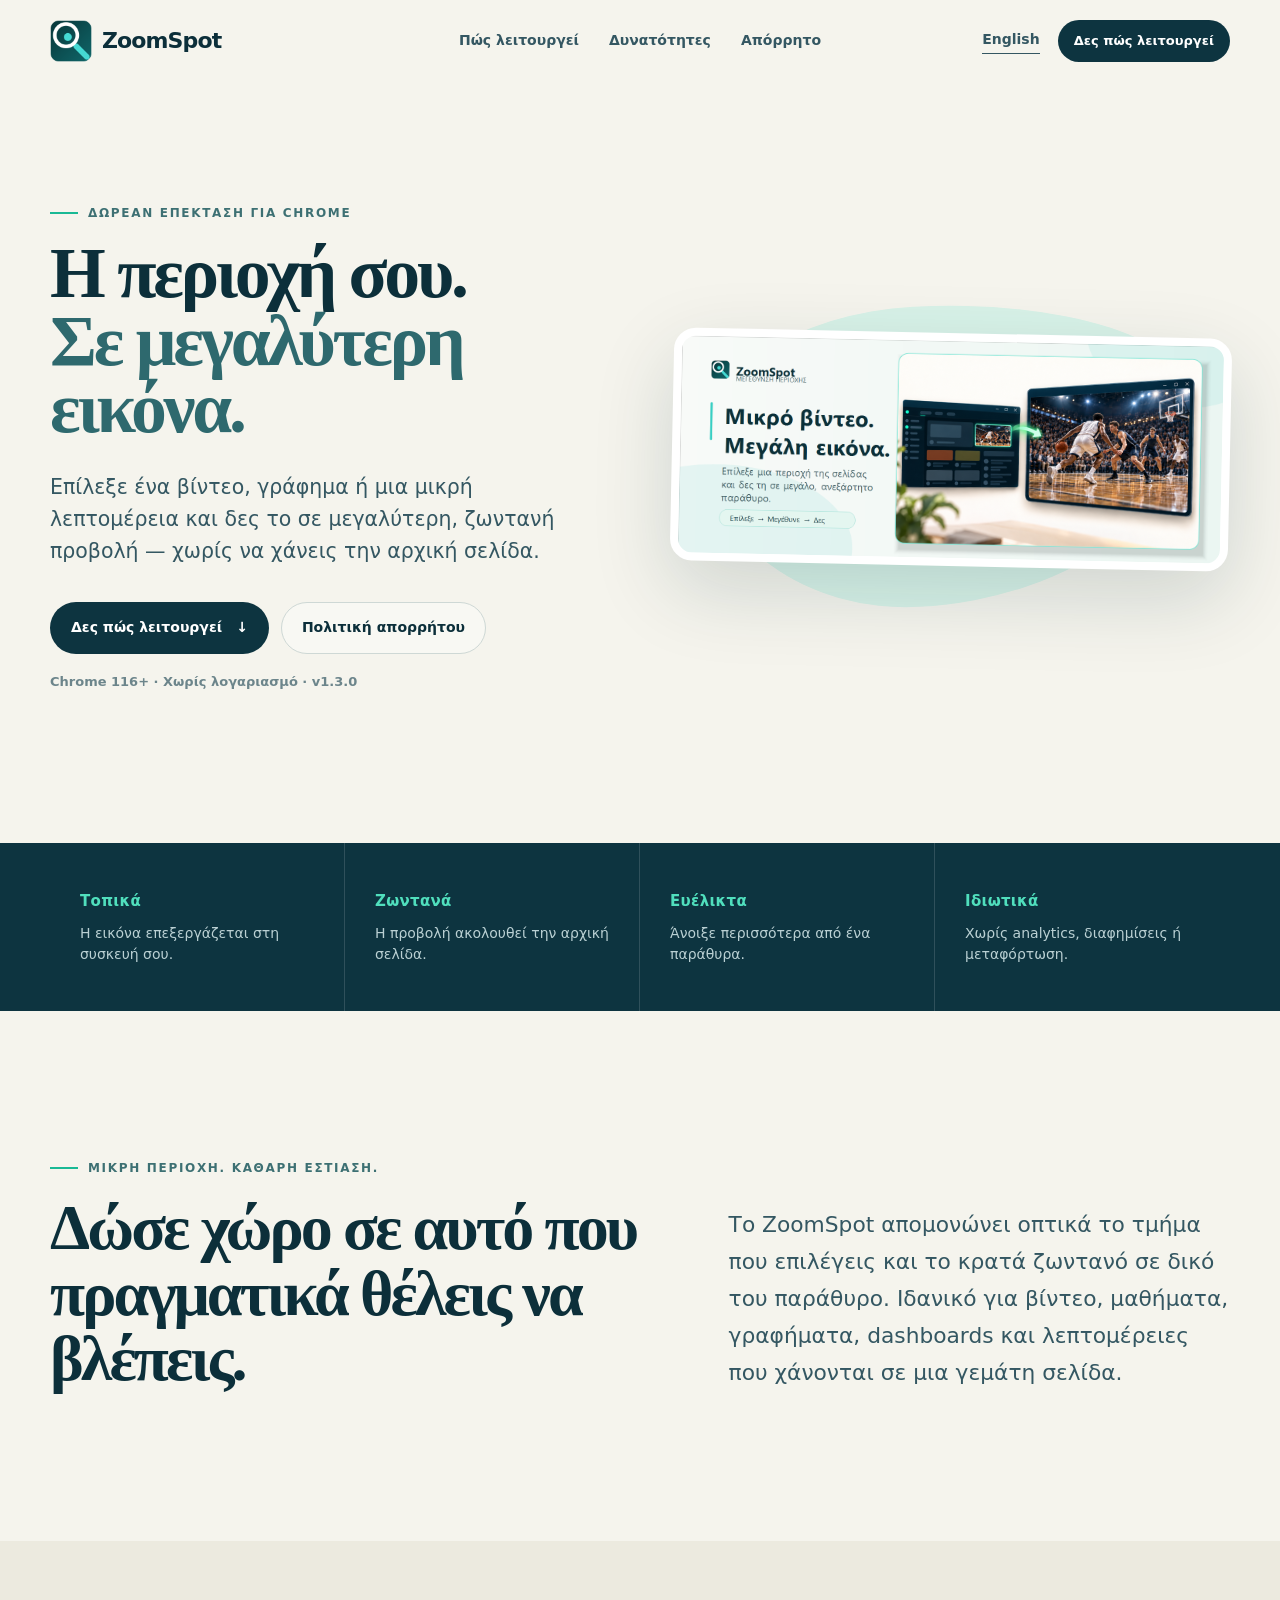
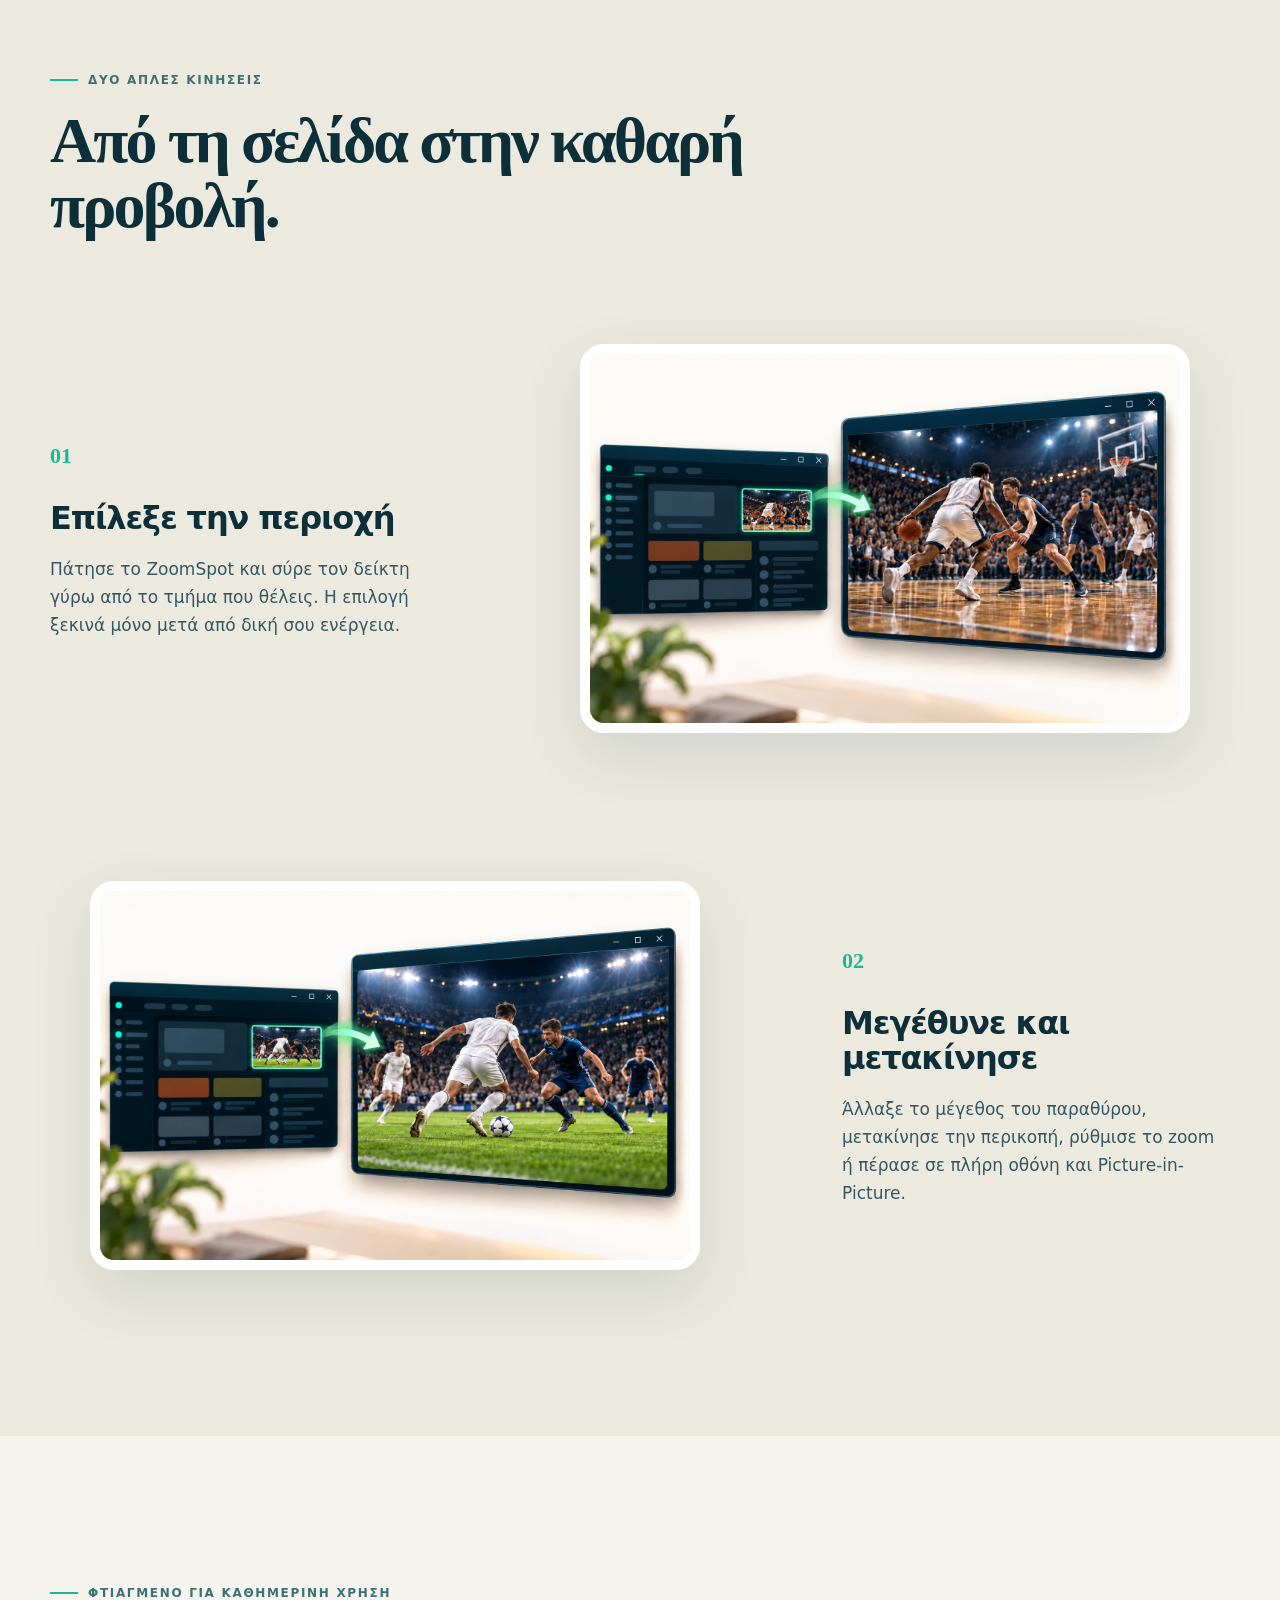
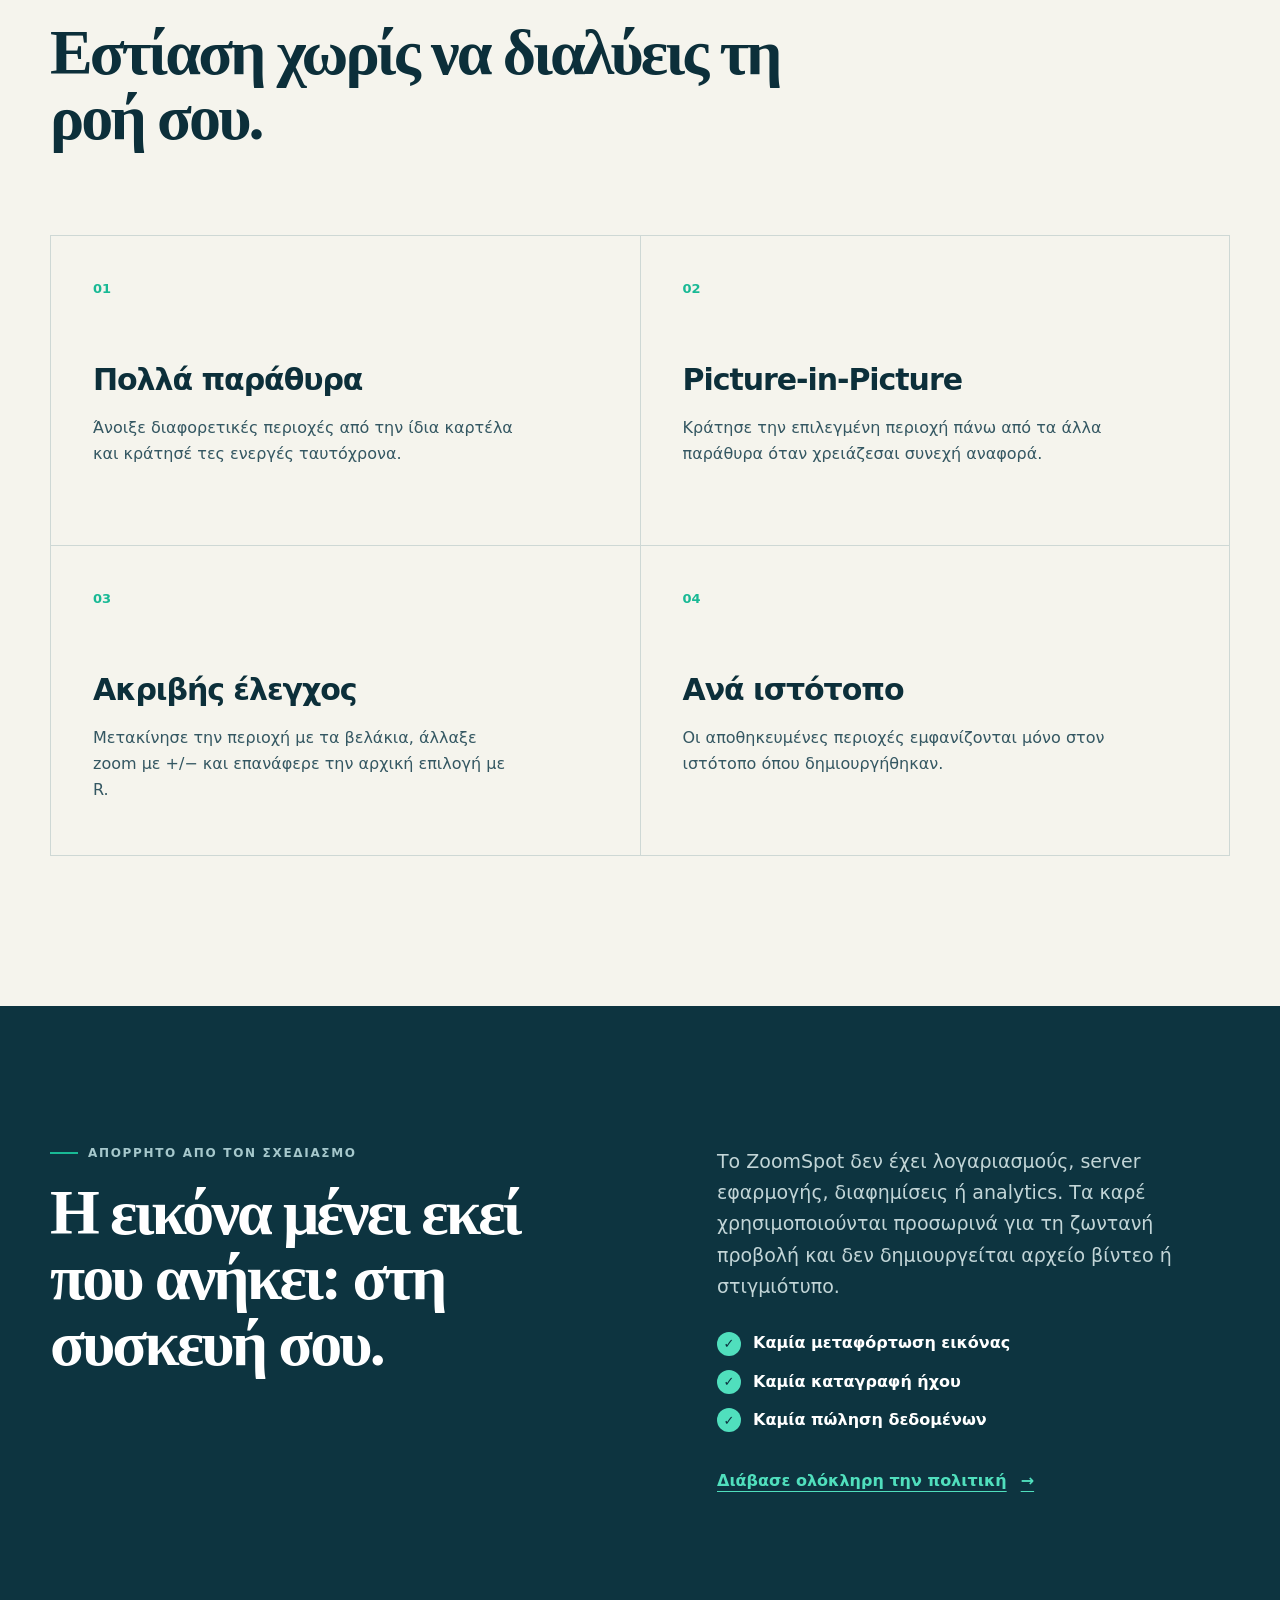
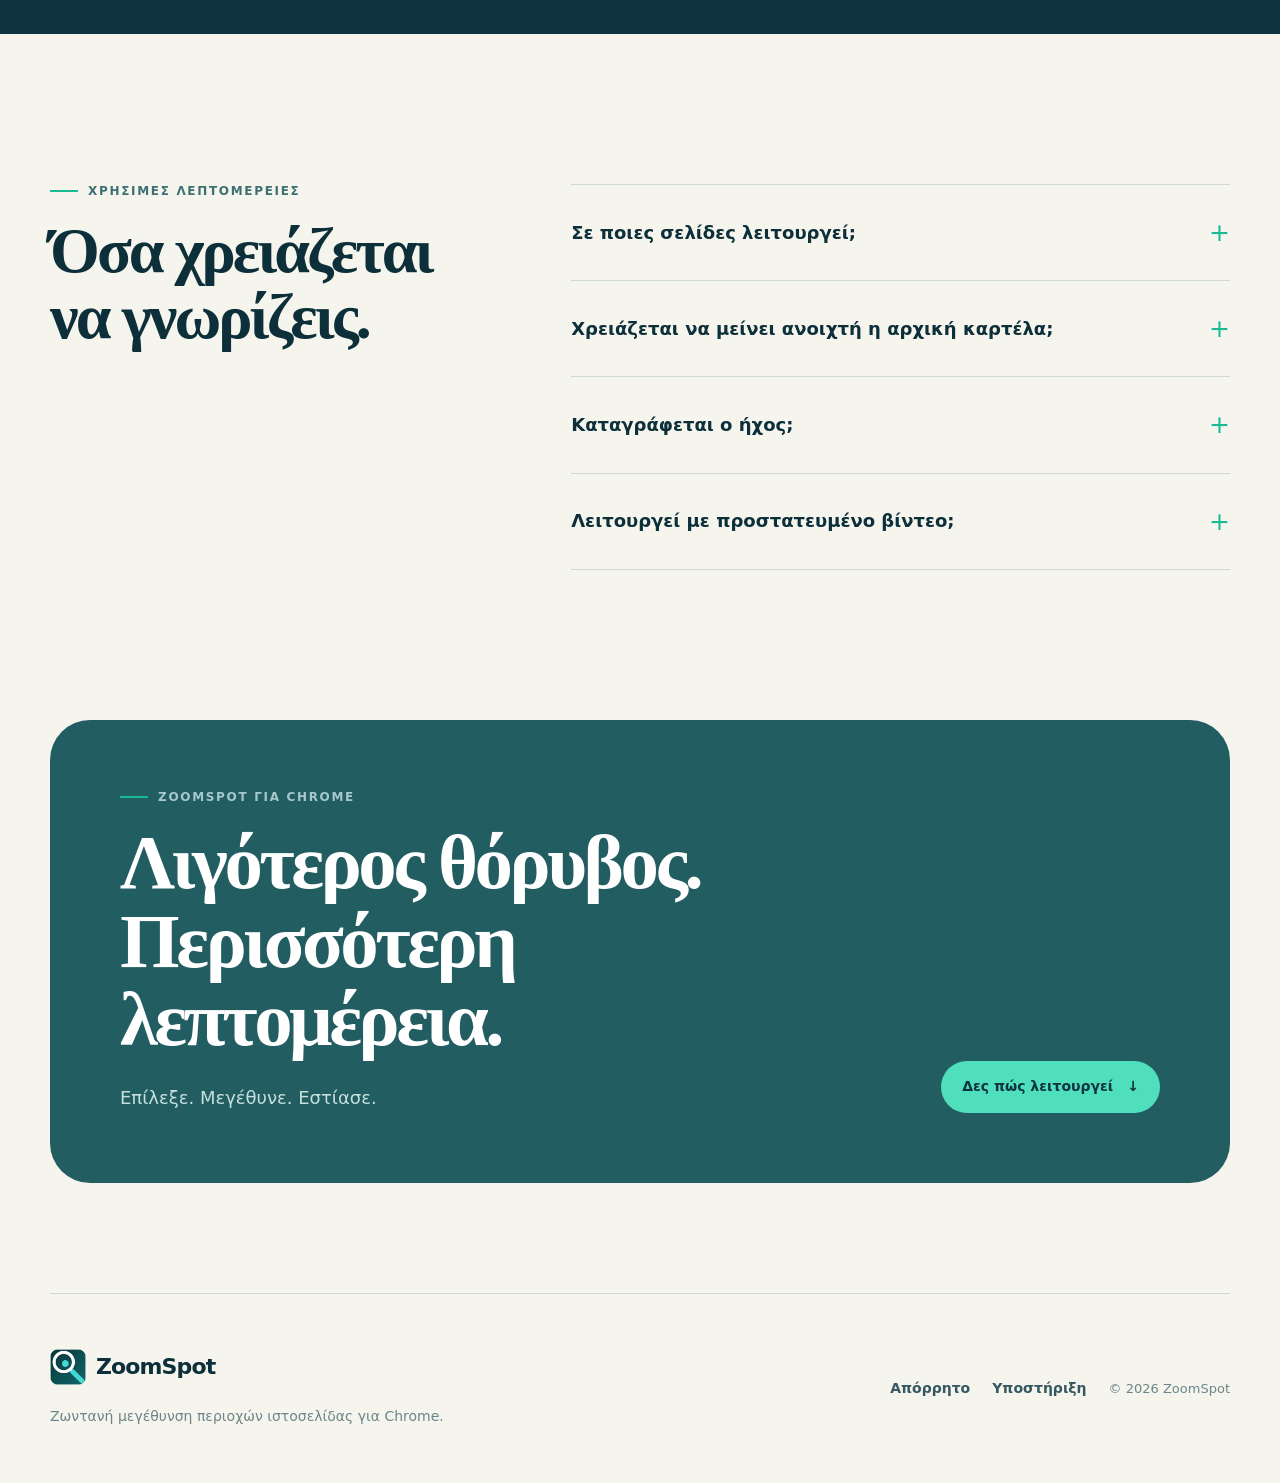
==== commit b164c3d8: "Use final ZoomSpot store artwork" ====
--- a/index.html
+++ b/index.html
@@ -8,7 +8,7 @@
     <meta property="og:type" content="website">
     <meta property="og:title" content="ZoomSpot — Η περιοχή σου, σε μεγαλύτερη εικόνα">
     <meta property="og:description" content="Επίλεξε οποιαδήποτε περιοχή μιας ιστοσελίδας και άνοιξέ τη σε μεγαλύτερη, ζωντανή προβολή με το ZoomSpot για Chrome.">
-    <meta property="og:image" content="https://sooperninja.github.io/zoomspot-site/assets/selection-el.png">
+    <meta property="og:image" content="https://sooperninja.github.io/zoomspot-site/assets/promo-marquee-new.png">
     <meta property="og:url" content="https://sooperninja.github.io/zoomspot-site/">
     <meta name="twitter:card" content="summary_large_image">
     <link rel="canonical" href="https://sooperninja.github.io/zoomspot-site/">
@@ -46,14 +46,9 @@
                 <p class="hero-note">Chrome 116+ · Χωρίς λογαριασμό · v1.3.0</p>
             </div>
             <div class="hero-visual" aria-label="ZoomSpot preview" data-reveal>
-                <div class="browser-frame">
-                    <div class="browser-toolbar" aria-hidden="true"><i></i><i></i><i></i><span>zoomspot preview</span></div>
-                    <img src="assets/selection-el.png" width="1280" height="800" alt="Επιλογή μιας περιοχής ιστοσελίδας με το ZoomSpot" fetchpriority="high" decoding="async">
-                </div>
-                <div class="live-frame">
-                    <span>LIVE</span>
-                    <img src="assets/live-controls-el.png" width="820" height="420" alt="Ζωντανή προβολή με τα χειριστήρια του ZoomSpot" fetchpriority="high" decoding="async">
-                </div>
+                <figure class="hero-artwork">
+                    <img src="assets/promo-marquee-new.png" width="1400" height="560" alt="Το ZoomSpot μετατρέπει μια μικρή περιοχή ιστοσελίδας σε μεγάλη ανεξάρτητη προβολή" fetchpriority="high" decoding="async">
+                </figure>
             </div>
         </section>
 
@@ -72,7 +67,7 @@
         <section class="process-section" id="how" aria-labelledby="how-title">
             <div class="section-shell">
                 <div class="section-heading section-heading-wide" data-reveal>
-                    <p class="eyebrow"><span></span>Τρία απλά βήματα</p>
+                    <p class="eyebrow"><span></span>Δύο απλές κινήσεις</p>
                     <h2 id="how-title">Από τη σελίδα στην καθαρή προβολή.</h2>
                 </div>
                 <div class="process-list"><article class="process-row">
@@ -82,7 +77,7 @@
             <p>Πάτησε το ZoomSpot και σύρε τον δείκτη γύρω από το τμήμα που θέλεις. Η επιλογή ξεκινά μόνο μετά από δική σου ενέργεια.</p>
         </div>
         <figure class="process-media" data-reveal>
-            <img src="assets/selection-el.png" width="1280" height="800" alt="Επιλογή μιας περιοχής ιστοσελίδας με το ZoomSpot" decoding="async">
+            <img src="assets/a1.png" width="1586" height="992" alt="Μεγέθυνση μιας περιοχής βίντεο μπάσκετ με το ZoomSpot" decoding="async">
         </figure>
     </article><article class="process-row process-row-reverse">
         <div class="process-copy" data-reveal>
@@ -91,16 +86,7 @@
             <p>Άλλαξε το μέγεθος του παραθύρου, μετακίνησε την περικοπή, ρύθμισε το zoom ή πέρασε σε πλήρη οθόνη και Picture-in-Picture.</p>
         </div>
         <figure class="process-media" data-reveal>
-            <img src="assets/live-controls-el.png" width="820" height="420" alt="Ζωντανή προβολή με τα χειριστήρια του ZoomSpot" decoding="async">
-        </figure>
-    </article><article class="process-row">
-        <div class="process-copy" data-reveal>
-            <span class="step-number">03</span>
-            <h3>Αποθήκευσε ό,τι χρησιμοποιείς συχνά</h3>
-            <p>Δώσε όνομα σε μια περιοχή και άνοιξέ την ξανά στον ίδιο ιστότοπο. Οι ρυθμίσεις μένουν τοπικά στο προφίλ Chrome.</p>
-        </div>
-        <figure class="process-media process-media-portrait" data-reveal>
-            <img src="assets/popup-el.png" width="688" height="1248" alt="Οι αποθηκευμένες περιοχές στο αναδυόμενο παράθυρο του ZoomSpot" decoding="async">
+            <img src="assets/a2.png" width="1586" height="992" alt="Μεγέθυνση μιας περιοχής ποδοσφαιρικού βίντεο με το ZoomSpot" decoding="async">
         </figure>
     </article></div>
             </div>
--- a/styles.css
+++ b/styles.css
@@ -296,82 +296,31 @@
 .hero-visual {
     position: relative;
     min-width: 0;
-    padding: 40px 18px 100px 10px;
+    padding: 40px 0;
 }
 
 .hero-visual::before {
     content: "";
     position: absolute;
-    inset: 0 8% 12% 9%;
+    inset: 4% 6% 0;
     z-index: -1;
     background: var(--mint-pale);
     border-radius: 44% 56% 58% 42% / 44% 35% 65% 56%;
     transform: rotate(-3deg);
 }
 
-.browser-frame,
-.live-frame {
+.hero-artwork {
+    margin: 0;
     overflow: hidden;
-    border: 1px solid rgba(12, 47, 58, 0.18);
+    border: 8px solid var(--white);
+    border-radius: 22px;
     background: var(--white);
     box-shadow: var(--shadow);
-}
-
-.browser-frame {
-    border-radius: 20px;
     transform: rotate(1.2deg);
 }
 
-.browser-toolbar {
-    height: 34px;
-    display: flex;
-    align-items: center;
-    gap: 6px;
-    padding: 0 12px;
-    color: #819096;
-    background: #e5e9e6;
-    font-size: 9px;
-    letter-spacing: 0.08em;
-    text-transform: uppercase;
-}
-
-.browser-toolbar i {
-    width: 8px;
-    height: 8px;
-    background: #afbbb7;
-    border-radius: 50%;
-}
-
-.browser-toolbar span {
-    margin-left: 6px;
-}
-
-.live-frame {
-    position: absolute;
-    right: -18px;
-    bottom: 18px;
-    width: 62%;
-    padding: 7px;
-    border-radius: 16px;
-    transform: rotate(-2.2deg);
-}
-
-.live-frame > span {
-    position: absolute;
-    top: 15px;
-    left: 15px;
-    z-index: 1;
-    padding: 4px 7px;
-    color: var(--dark);
-    background: var(--mint);
-    border-radius: 999px;
-    font-size: 8px;
-    font-weight: 900;
-    letter-spacing: 0.12em;
-}
-
-.live-frame img {
-    border-radius: 10px;
+.hero-artwork img {
+    width: 100%;
 }
 
 .proof-strip {
@@ -894,23 +843,12 @@
     }
 
     .hero-visual {
-        padding: 20px 5px 76px 0;
-    }
-
-    .browser-frame {
+        padding: 20px 0 34px;
+    }
+
+    .hero-artwork {
+        border-width: 5px;
         border-radius: 14px;
-    }
-
-    .browser-toolbar {
-        height: 26px;
-    }
-
-    .live-frame {
-        right: 0;
-        bottom: 16px;
-        width: 68%;
-        padding: 5px;
-        border-radius: 11px;
     }
 
     .proof-grid {
